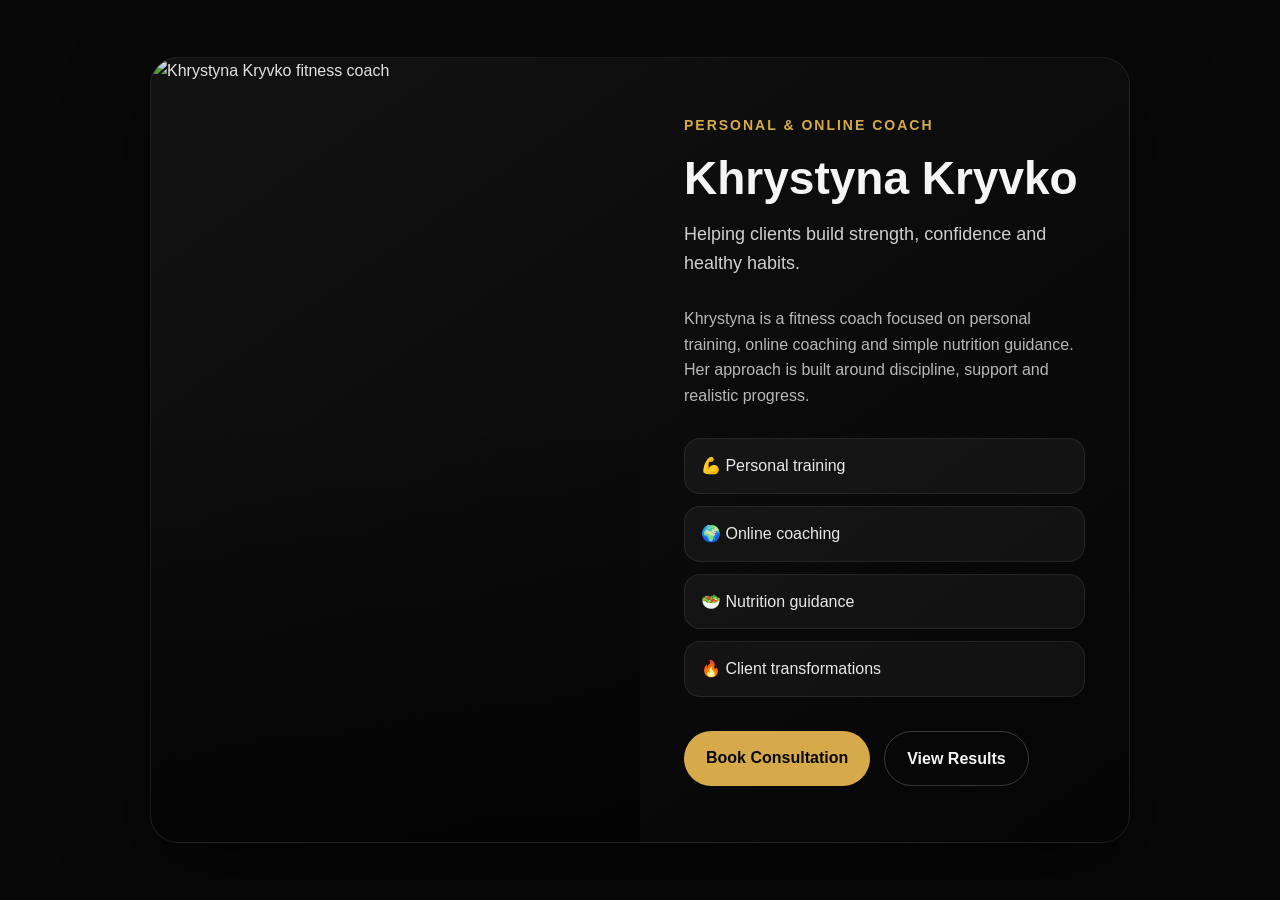
==== index.html @ bcd44cc4 "Update index.html" ====
<!DOCTYPE html>
<html lang="en">
<head>
  <meta charset="UTF-8" />
  <meta name="viewport" content="width=device-width, initial-scale=1.0" />
  <title>Khrystyna Kryvko | Fitness Coach</title>

  <style>
    * {
      margin: 0;
      padding: 0;
      box-sizing: border-box;
    }

    body {
      font-family: Arial, sans-serif;
      background: #080808;
      color: #f5f5f5;
      line-height: 1.6;
    }

    .page {
      min-height: 100vh;
      padding: 32px 20px;
      display: flex;
      justify-content: center;
      align-items: center;
    }

    .card {
      width: 100%;
      max-width: 980px;
      background: linear-gradient(145deg, #121212, #050505);
      border: 1px solid rgba(255, 255, 255, 0.08);
      border-radius: 28px;
      overflow: hidden;
      box-shadow: 0 30px 80px rgba(0, 0, 0, 0.55);
      display: grid;
      grid-template-columns: 1fr 1fr;
    }

    .image-box {
      position: relative;
      min-height: 560px;
      overflow: hidden;
    }

    .image-box img {
      width: 100%;
      height: 100%;
      object-fit: cover;
      display: block;
      filter: brightness(0.9) contrast(1.05);
    }

    .image-box::after {
      content: "";
      position: absolute;
      inset: 0;
      background: linear-gradient(to top, rgba(0,0,0,0.65), transparent 55%);
    }

    .content {
      padding: 56px 44px;
      display: flex;
      flex-direction: column;
      justify-content: center;
    }

    .tag {
      color: #d6aa4b;
      font-size: 14px;
      text-transform: uppercase;
      letter-spacing: 2px;
      margin-bottom: 18px;
      font-weight: 700;
    }

    h1 {
      font-size: 46px;
      line-height: 1.05;
      margin-bottom: 18px;
    }

    .subtitle {
      font-size: 18px;
      color: #cfcfcf;
      margin-bottom: 28px;
    }

    .about {
      color: #b8b8b8;
      margin-bottom: 30px;
      font-size: 16px;
    }

    .features {
      display: grid;
      gap: 12px;
      margin-bottom: 34px;
    }

    .feature {
      padding: 14px 16px;
      background: rgba(255, 255, 255, 0.045);
      border: 1px solid rgba(255, 255, 255, 0.08);
      border-radius: 16px;
      color: #e8e8e8;
    }

    .buttons {
      display: flex;
      gap: 14px;
      flex-wrap: wrap;
    }

    .btn {
      text-decoration: none;
      padding: 14px 22px;
      border-radius: 999px;
      font-weight: 700;
      transition: 0.25s ease;
    }

    .btn-primary {
      background: #d6aa4b;
      color: #070707;
    }

    .btn-primary:hover {
      background: #f0c86a;
    }

    .btn-secondary {
      color: #f5f5f5;
      border: 1px solid rgba(255, 255, 255, 0.2);
    }

    .btn-secondary:hover {
      border-color: #d6aa4b;
      color: #d6aa4b;
    }

    @media (max-width: 820px) {
      .page {
        align-items: flex-start;
      }

      .card {
        grid-template-columns: 1fr;
      }

      .image-box {
        min-height: 420px;
      }

      .content {
        padding: 36px 24px;
      }

      h1 {
        font-size: 36px;
      }
    }

    @media (max-width: 480px) {
      .page {
        padding: 16px;
      }

      .card {
        border-radius: 22px;
      }

      .image-box {
        min-height: 360px;
      }

      h1 {
        font-size: 32px;
      }

      .subtitle {
        font-size: 16px;
      }

      .buttons {
        flex-direction: column;
      }

      .btn {
        text-align: center;
      }
    }
  </style>
</head>

<body>
  <main class="page">
    <section class="card">
      <div class="image-box">
        <img src="photo.png" alt="Khrystyna Kryvko fitness coach" />
      </div>

      <div class="content">
        <div class="tag">Personal & Online Coach</div>

        <h1>Khrystyna Kryvko</h1>

        <p class="subtitle">
          Helping clients build strength, confidence and healthy habits.
        </p>

        <p class="about">
          Khrystyna is a fitness coach focused on personal training,
          online coaching and simple nutrition guidance. Her approach is
          built around discipline, support and realistic progress.
        </p>

        <div class="features">
          <div class="feature">💪 Personal training</div>
          <div class="feature">🌍 Online coaching</div>
          <div class="feature">🥗 Nutrition guidance</div>
          <div class="feature">🔥 Client transformations</div>
        </div>

        <div class="buttons">
          <a class="btn btn-primary" href="https://www.instagram.com/kristinaa_k7/">Book Consultation</a>
          <a class="btn btn-secondary"
   href="https://drive.google.com/drive/folders/1uf9JvwZ7L15I8RJB7Z5WkjqdKEzvysMz"
   target="_self">
   View Results
</a>
        </div>
      </div>
    </section>
  </main>
</body>
</html>
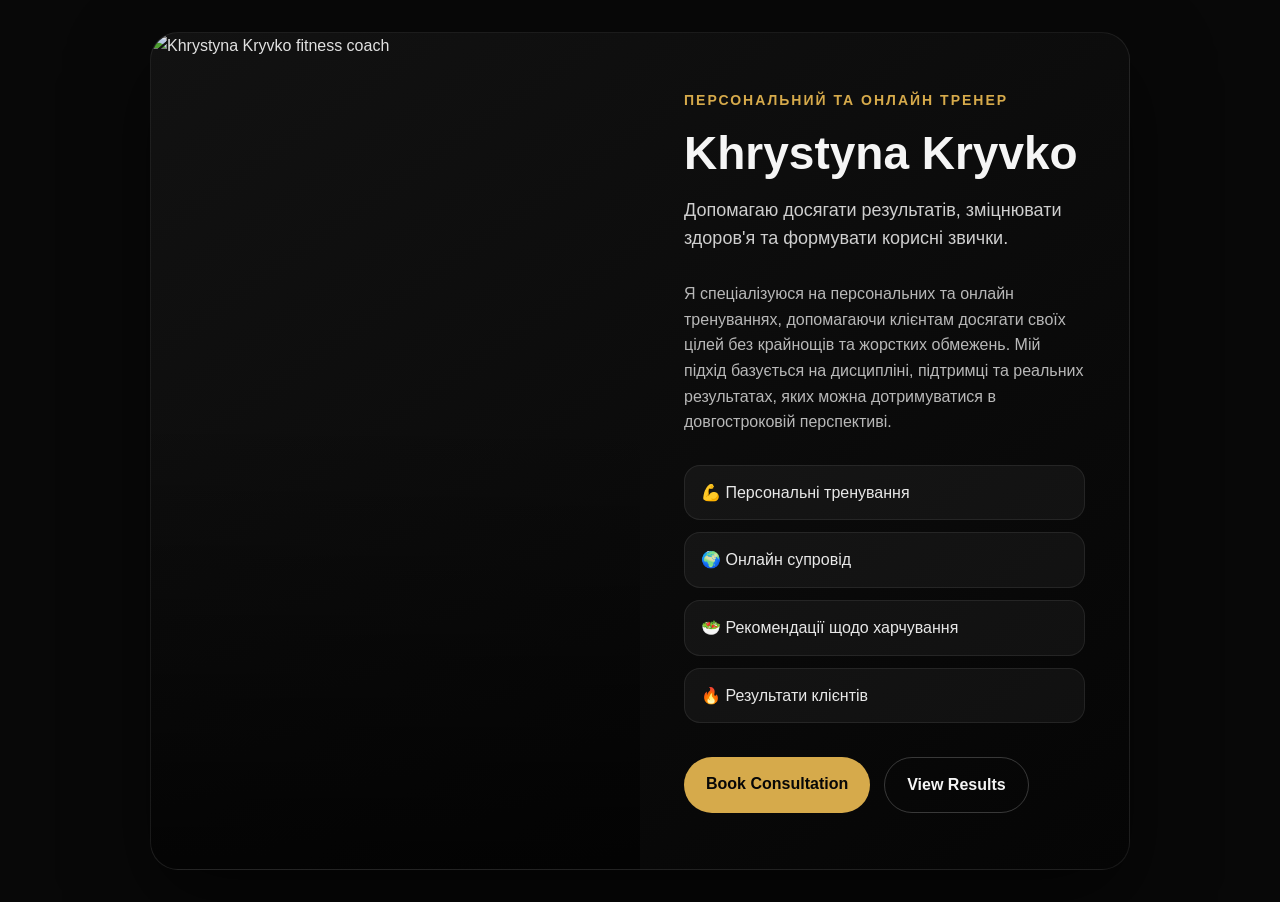
==== commit 0a3cdf33: "ukr Updated the content and language of the fitness coach webpage." ====
--- a/index.html
+++ b/index.html
@@ -203,33 +203,36 @@
       </div>
 
       <div class="content">
-        <div class="tag">Personal & Online Coach</div>
+        <div class="tag">Персональний та онлайн тренер</div>
 
         <h1>Khrystyna Kryvko</h1>
 
         <p class="subtitle">
-          Helping clients build strength, confidence and healthy habits.
+          Допомагаю досягати результатів, зміцнювати здоров'я та формувати корисні звички.
         </p>
 
         <p class="about">
-          Khrystyna is a fitness coach focused on personal training,
-          online coaching and simple nutrition guidance. Her approach is
-          built around discipline, support and realistic progress.
+          Я спеціалізуюся на персональних та онлайн тренуваннях,
+допомагаючи клієнтам досягати своїх цілей без крайнощів
+та жорстких обмежень. Мій підхід базується на дисципліні,
+підтримці та реальних результатах, яких можна дотримуватися
+в довгостроковій перспективі.
         </p>
 
         <div class="features">
-          <div class="feature">💪 Personal training</div>
-          <div class="feature">🌍 Online coaching</div>
-          <div class="feature">🥗 Nutrition guidance</div>
-          <div class="feature">🔥 Client transformations</div>
+          <div class="feature">💪 Персональні тренування</div>
+          <div class="feature">🌍 Онлайн супровід</div>
+          <div class="feature">🥗 Рекомендації щодо харчування</div>
+          <div class="feature">🔥 Результати клієнтів</div>
         </div>
 
         <div class="buttons">
-          <a class="btn btn-primary" href="https://www.instagram.com/kristinaa_k7/">Book Consultation</a>
-          <a class="btn btn-secondary"
-   href="https://drive.google.com/drive/folders/1uf9JvwZ7L15I8RJB7Z5WkjqdKEzvysMz"
-   target="_self">
-   View Results
+          <a class="btn btn-primary" href="https://www.instagram.com/kristinaa_k7/" 
+            target="_self">
+            Book Consultation</a>
+          <a class="btn btn-secondary" href="https://drive.google.com/drive/folders/1uf9JvwZ7L15I8RJB7Z5WkjqdKEzvysMz"
+            target="_self">
+            View Results
 </a>
         </div>
       </div>
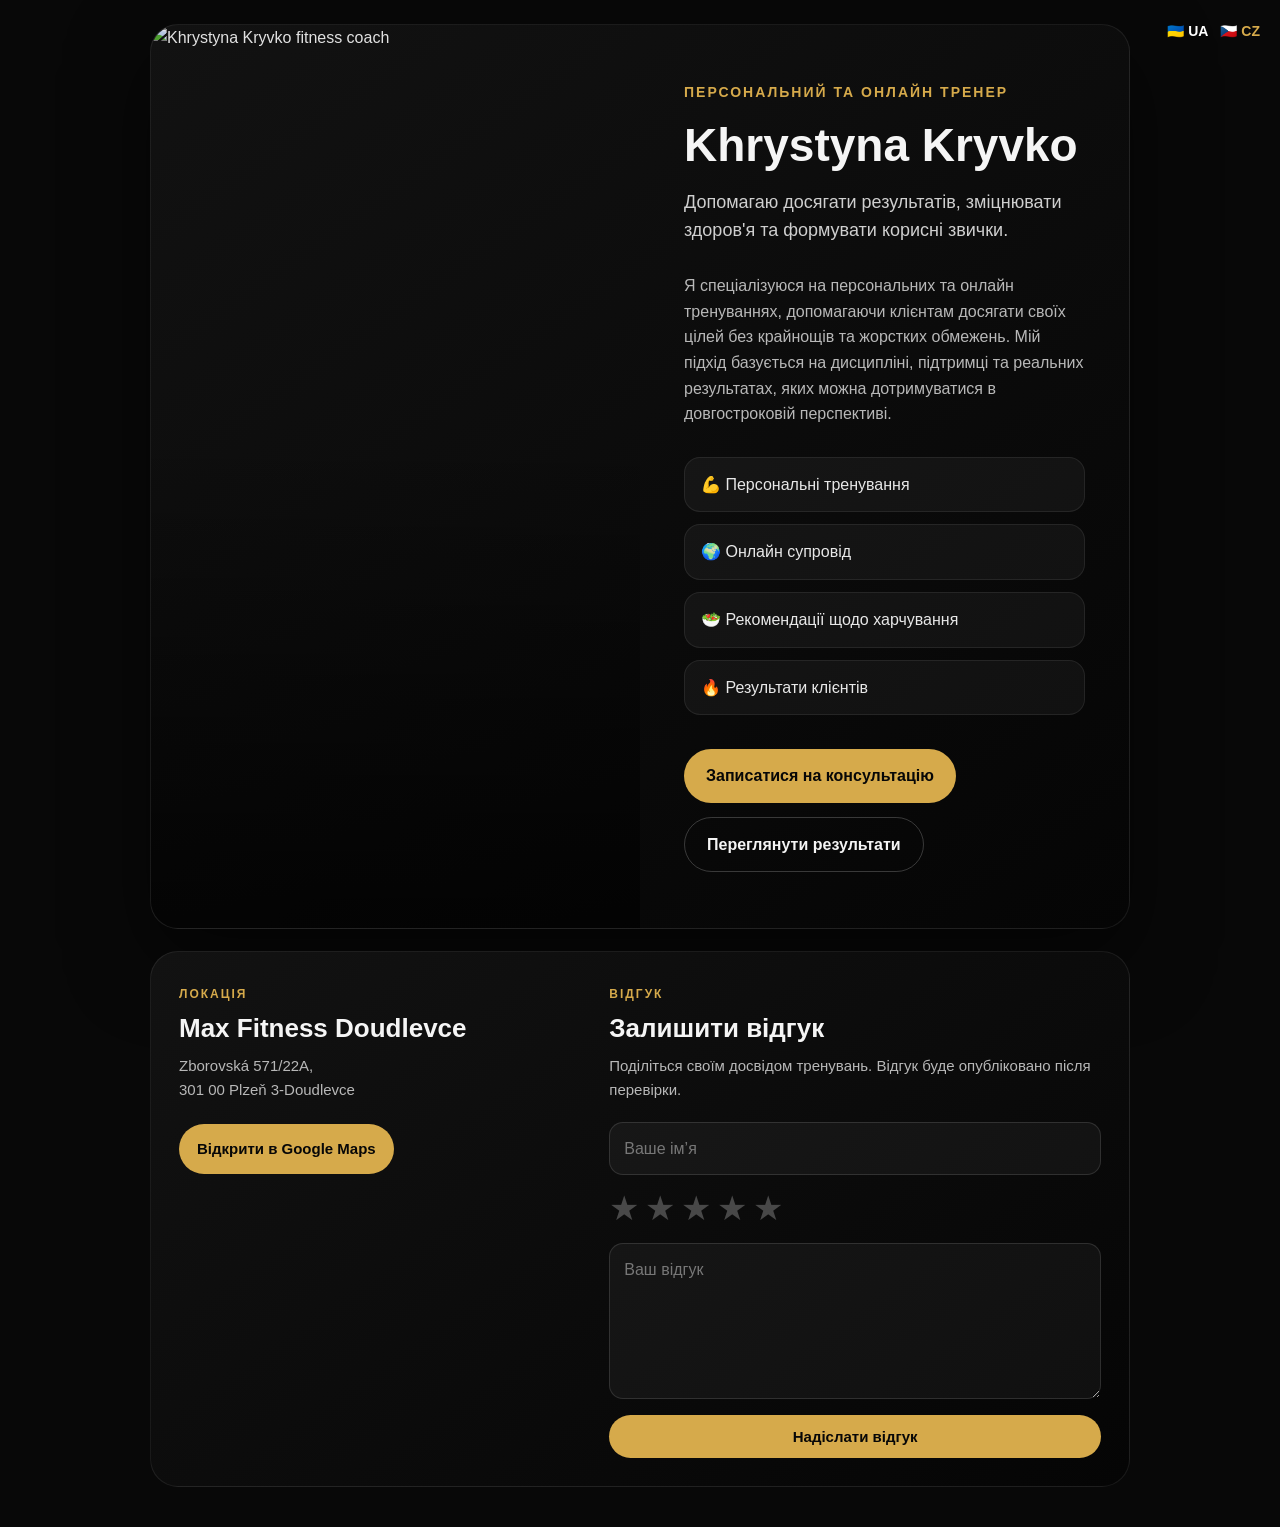
==== commit 513bdcf7: "feat: replace rating dropdown with interactive star selection" ====
--- a/index.html
+++ b/index.html
@@ -4,198 +4,16 @@
   <meta charset="UTF-8" />
   <meta name="viewport" content="width=device-width, initial-scale=1.0" />
   <title>Khrystyna Kryvko | Fitness Coach</title>
-
-  <style>
-    * {
-      margin: 0;
-      padding: 0;
-      box-sizing: border-box;
-    }
-
-    body {
-      font-family: Arial, sans-serif;
-      background: #080808;
-      color: #f5f5f5;
-      line-height: 1.6;
-    }
-
-    .page {
-      min-height: 100vh;
-      padding: 32px 20px;
-      display: flex;
-      justify-content: center;
-      align-items: center;
-    }
-
-    .card {
-      width: 100%;
-      max-width: 980px;
-      background: linear-gradient(145deg, #121212, #050505);
-      border: 1px solid rgba(255, 255, 255, 0.08);
-      border-radius: 28px;
-      overflow: hidden;
-      box-shadow: 0 30px 80px rgba(0, 0, 0, 0.55);
-      display: grid;
-      grid-template-columns: 1fr 1fr;
-    }
-
-    .image-box {
-      position: relative;
-      min-height: 560px;
-      overflow: hidden;
-    }
-
-    .image-box img {
-      width: 100%;
-      height: 100%;
-      object-fit: cover;
-      display: block;
-      filter: brightness(0.9) contrast(1.05);
-    }
-
-    .image-box::after {
-      content: "";
-      position: absolute;
-      inset: 0;
-      background: linear-gradient(to top, rgba(0,0,0,0.65), transparent 55%);
-    }
-
-    .content {
-      padding: 56px 44px;
-      display: flex;
-      flex-direction: column;
-      justify-content: center;
-    }
-
-    .tag {
-      color: #d6aa4b;
-      font-size: 14px;
-      text-transform: uppercase;
-      letter-spacing: 2px;
-      margin-bottom: 18px;
-      font-weight: 700;
-    }
-
-    h1 {
-      font-size: 46px;
-      line-height: 1.05;
-      margin-bottom: 18px;
-    }
-
-    .subtitle {
-      font-size: 18px;
-      color: #cfcfcf;
-      margin-bottom: 28px;
-    }
-
-    .about {
-      color: #b8b8b8;
-      margin-bottom: 30px;
-      font-size: 16px;
-    }
-
-    .features {
-      display: grid;
-      gap: 12px;
-      margin-bottom: 34px;
-    }
-
-    .feature {
-      padding: 14px 16px;
-      background: rgba(255, 255, 255, 0.045);
-      border: 1px solid rgba(255, 255, 255, 0.08);
-      border-radius: 16px;
-      color: #e8e8e8;
-    }
-
-    .buttons {
-      display: flex;
-      gap: 14px;
-      flex-wrap: wrap;
-    }
-
-    .btn {
-      text-decoration: none;
-      padding: 14px 22px;
-      border-radius: 999px;
-      font-weight: 700;
-      transition: 0.25s ease;
-    }
-
-    .btn-primary {
-      background: #d6aa4b;
-      color: #070707;
-    }
-
-    .btn-primary:hover {
-      background: #f0c86a;
-    }
-
-    .btn-secondary {
-      color: #f5f5f5;
-      border: 1px solid rgba(255, 255, 255, 0.2);
-    }
-
-    .btn-secondary:hover {
-      border-color: #d6aa4b;
-      color: #d6aa4b;
-    }
-
-    @media (max-width: 820px) {
-      .page {
-        align-items: flex-start;
-      }
-
-      .card {
-        grid-template-columns: 1fr;
-      }
-
-      .image-box {
-        min-height: 420px;
-      }
-
-      .content {
-        padding: 36px 24px;
-      }
-
-      h1 {
-        font-size: 36px;
-      }
-    }
-
-    @media (max-width: 480px) {
-      .page {
-        padding: 16px;
-      }
-
-      .card {
-        border-radius: 22px;
-      }
-
-      .image-box {
-        min-height: 360px;
-      }
-
-      h1 {
-        font-size: 32px;
-      }
-
-      .subtitle {
-        font-size: 16px;
-      }
-
-      .buttons {
-        flex-direction: column;
-      }
-
-      .btn {
-        text-align: center;
-      }
-    }
-  </style>
+  <link rel="stylesheet" href="style.css" />
 </head>
 
 <body>
+
+<div class="language-switcher">
+  <a class="active" href="index.html">🇺🇦 UA</a>
+  <a href="cz.html">🇨🇿 CZ</a>
+</div>
+
   <main class="page">
     <section class="card">
       <div class="image-box">
@@ -226,17 +44,81 @@
           <div class="feature">🔥 Результати клієнтів</div>
         </div>
 
-        <div class="buttons">
-          <a class="btn btn-primary" href="https://www.instagram.com/kristinaa_k7/" 
-            target="_self">
-            Book Consultation</a>
-          <a class="btn btn-secondary" href="https://drive.google.com/drive/folders/1uf9JvwZ7L15I8RJB7Z5WkjqdKEzvysMz"
-            target="_self">
-            View Results
+          <div class="buttons">
+  <a class="btn btn-primary"
+   href="https://ig.me/m/kristinaa_k7"
+   target="_self">
+   Записатися на консультацію
 </a>
+
+  <a class="btn btn-secondary"
+     href="https://drive.google.com/drive/folders/1uf9JvwZ7L15I8RJB7Z5WkjqdKEzvysMz"
+     target="_self">
+     Переглянути результати
+  </a>
+</div>
         </div>
       </div>
     </section>
+
+    <section class="bottom-section">
+
+  <div class="location-card">
+    <div class="location-info">
+      <span class="location-label">Локація</span>
+      <h2>Max Fitness Doudlevce</h2>
+      <p>
+        Zborovská 571/22A,<br />
+        301 00 Plzeň 3-Doudlevce
+      </p>
+
+      <a class="location-btn"
+         href="https://maps.app.goo.gl/XmRp74Ar4HQVm9838"
+         target="_blank"
+         rel="noopener noreferrer">
+        Відкрити в Google Maps
+      </a>
+    </div>
+
+    <div class="location-map">
+      <iframe
+        src="https://www.google.com/maps?q=Max%20Fitness%20Doudlevce%2C%20Zborovsk%C3%A1%20571%2F22A%2C%20301%2000%20Plze%C5%88%203-Doudlevce&output=embed"
+        loading="lazy">
+      </iframe>
+    </div>
+  </div>
+
+  <div class="review-card">
+    <div class="review-header">
+      <span class="review-label">Відгук</span>
+      <h2>Залишити відгук</h2>
+      <p>
+        Поділіться своїм досвідом тренувань. Відгук буде опубліковано після перевірки.
+      </p>
+    </div>
+
+    <form class="review-form">
+      <input type="text" placeholder="Ваше ім’я" required />
+
+<div class="rating">
+  <span data-value="1">★</span>
+  <span data-value="2">★</span>
+  <span data-value="3">★</span>
+  <span data-value="4">★</span>
+  <span data-value="5">★</span>
+</div>
+
+<input type="hidden" id="ratingValue" value="0">
+
+      <textarea placeholder="Ваш відгук" rows="5" required></textarea>
+
+      <button type="submit">Надіслати відгук</button>
+    </form>
+  </div>
+</section>
+
   </main>
+
+  <script src="script.js"></script>
 </body>
 </html>
--- a/style.css
+++ b/style.css
@@ -0,0 +1,461 @@
+* {
+  margin: 0;
+  padding: 0;
+  box-sizing: border-box;
+}
+
+body {
+  font-family: Arial, sans-serif;
+  background: #080808;
+  color: #f5f5f5;
+  line-height: 1.6;
+}
+
+.language-switcher {
+  position: absolute;
+  top: 20px;
+  right: 20px;
+  display: flex;
+  gap: 12px;
+  z-index: 100;
+}
+
+.language-switcher a {
+  color: #d6aa4b;
+  text-decoration: none;
+  font-weight: 700;
+  font-size: 14px;
+  transition: 0.2s;
+}
+
+.language-switcher a:hover {
+  color: #f0c86a;
+}
+
+.language-switcher .active {
+  color: white;
+}
+
+.page {
+  padding: 24px 16px 40px;
+  display: flex;
+  flex-direction: column;
+  align-items: center;
+  gap: 22px;
+}
+
+.card {
+  width: 100%;
+  max-width: 980px;
+  background: linear-gradient(145deg, #121212, #050505);
+  border: 1px solid rgba(255, 255, 255, 0.08);
+  border-radius: 28px;
+  overflow: hidden;
+  box-shadow: 0 30px 80px rgba(0, 0, 0, 0.55);
+  display: grid;
+  grid-template-columns: 1fr 1fr;
+}
+
+.image-box {
+  position: relative;
+  min-height: 560px;
+  overflow: hidden;
+}
+
+.image-box img {
+  width: 100%;
+  height: 100%;
+  object-fit: cover;
+  display: block;
+  filter: brightness(0.9) contrast(1.05);
+}
+
+.image-box::after {
+  content: "";
+  position: absolute;
+  inset: 0;
+  background: linear-gradient(
+    to top,
+    rgba(0, 0, 0, 0.65),
+    transparent 55%
+  );
+}
+
+.content {
+  padding: 56px 44px;
+  display: flex;
+  flex-direction: column;
+}
+
+.tag {
+  color: #d6aa4b;
+  font-size: 14px;
+  text-transform: uppercase;
+  letter-spacing: 2px;
+  margin-bottom: 18px;
+  font-weight: 700;
+}
+
+h1 {
+  font-size: 46px;
+  line-height: 1.05;
+  margin-bottom: 18px;
+}
+
+.subtitle {
+  font-size: 18px;
+  color: #cfcfcf;
+  margin-bottom: 28px;
+}
+
+.about {
+  color: #b8b8b8;
+  margin-bottom: 30px;
+  font-size: 16px;
+}
+
+.features {
+  display: grid;
+  gap: 12px;
+  margin-bottom: 34px;
+}
+
+.feature {
+  padding: 14px 16px;
+  background: rgba(255, 255, 255, 0.045);
+  border: 1px solid rgba(255, 255, 255, 0.08);
+  border-radius: 16px;
+  color: #e8e8e8;
+}
+
+.buttons {
+  display: flex;
+  gap: 14px;
+  flex-wrap: wrap;
+}
+
+.btn {
+  text-decoration: none;
+  padding: 14px 22px;
+  border-radius: 999px;
+  font-weight: 700;
+  transition: 0.25s ease;
+}
+
+.btn-primary {
+  background: #d6aa4b;
+  color: #070707;
+}
+
+.btn-primary:hover {
+  background: #f0c86a;
+}
+
+.btn-secondary {
+  color: #f5f5f5;
+  border: 1px solid rgba(255, 255, 255, 0.2);
+}
+
+.btn-secondary:hover {
+  border-color: #d6aa4b;
+  color: #d6aa4b;
+}
+
+/* Bottom section */
+
+.bottom-section {
+  width: 100%;
+  max-width: 980px;
+  padding: 28px;
+  border-radius: 28px;
+  background: linear-gradient(145deg, #121212, #050505);
+  border: 1px solid rgba(255, 255, 255, 0.08);
+  display: grid;
+  grid-template-columns: 0.9fr 1.1fr;
+  gap: 28px;
+}
+
+.review-card,
+.location-card {
+  padding: 0;
+  border: none;
+  background: transparent;
+  box-shadow: none;
+  border-radius: 0;
+}
+
+.review-label,
+.location-label {
+  color: #d6aa4b;
+  font-size: 12px;
+  text-transform: uppercase;
+  letter-spacing: 2px;
+  font-weight: 700;
+}
+
+.review-header h2,
+.location-info h2 {
+  margin-top: 8px;
+  font-size: 26px;
+  line-height: 1.15;
+}
+
+.review-header p,
+.location-info p {
+  margin-top: 10px;
+  color: #b8b8b8;
+  font-size: 15px;
+}
+
+.review-form {
+  margin-top: 20px;
+  display: grid;
+  gap: 12px;
+}
+
+.review-form input,
+.review-form select,
+.review-form textarea {
+  width: 100%;
+  padding: 13px 14px;
+  border-radius: 14px;
+  border: 1px solid rgba(255, 255, 255, 0.12);
+  background: rgba(255, 255, 255, 0.045);
+  color: #f5f5f5;
+  font: inherit;
+  outline: none;
+  transition: 0.25s ease;
+}
+
+.review-form textarea {
+  min-height: 96px;
+  resize: vertical;
+}
+
+.review-form input::placeholder,
+.review-form textarea::placeholder {
+  color: #777;
+}
+
+.review-form input:focus,
+.review-form select:focus,
+.review-form textarea:focus {
+  border-color: rgba(214, 170, 75, 0.75);
+  box-shadow: 0 0 0 4px rgba(214, 170, 75, 0.12);
+}
+
+.review-form select {
+  cursor: pointer;
+}
+
+.review-form option {
+  background: #111;
+  color: #f5f5f5;
+}
+
+.review-form button,
+.location-btn {
+  display: inline-block;
+  text-decoration: none;
+  margin-top: 4px;
+  padding: 13px 18px;
+  border: none;
+  border-radius: 999px;
+  background: #d6aa4b;
+  color: #070707;
+  font-weight: 800;
+  font-size: 15px;
+  cursor: pointer;
+  transition: 0.25s ease;
+}
+
+.review-form button:hover,
+.location-btn:hover {
+  background: #f0c86a;
+  transform: translateY(-1px);
+}
+
+.location-card {
+  display: flex;
+  flex-direction: column;
+  gap: 18px;
+}
+
+.location-info p {
+  margin-bottom: 18px;
+}
+
+.location-map {
+  min-height: 230px;
+}
+
+.location-map iframe {
+  width: 100%;
+  height: 100%;
+  min-height: 230px;
+  border: 0;
+  border-radius: 20px;
+  filter: grayscale(0.15) brightness(0.9);
+}
+
+/* Tablet */
+
+@media (max-width: 820px) {
+  .page {
+    padding: 20px 14px 32px;
+    gap: 16px;
+  }
+
+  .card {
+    grid-template-columns: 1fr;
+    border-radius: 24px;
+    box-shadow: 0 18px 45px rgba(0, 0, 0, 0.35);
+  }
+
+  .image-box {
+    min-height: 420px;
+  }
+
+  .content {
+    padding: 34px 24px;
+  }
+
+  h1 {
+    font-size: 36px;
+  }
+
+  .bottom-section {
+    grid-template-columns: 1fr;
+    gap: 28px;
+    padding: 24px 20px;
+    border-radius: 24px;
+  }
+
+  .review-card {
+  padding-top: 26px;
+  border-top: 1px solid rgba(255, 255, 255, 0.08);
+}
+
+  .review-header h2,
+  .location-info h2 {
+    font-size: 22px;
+  }
+
+  .review-header p,
+  .location-info p {
+    font-size: 14px;
+  }
+
+  .location-map,
+  .location-map iframe {
+    min-height: 190px;
+  }
+}
+
+/* Phone */
+
+@media (max-width: 480px) {
+  .language-switcher {
+    top: 14px;
+    right: 14px;
+  }
+
+  .page {
+    padding: 14px 12px 28px;
+    gap: 14px;
+  }
+
+  .card {
+    border-radius: 22px;
+  }
+
+  .image-box {
+    min-height: 350px;
+  }
+
+  .content {
+    padding: 28px 20px;
+  }
+
+  .tag {
+    font-size: 12px;
+    letter-spacing: 1.6px;
+  }
+
+  h1 {
+    font-size: 32px;
+  }
+
+  .subtitle {
+    font-size: 16px;
+    margin-bottom: 22px;
+  }
+
+  .about {
+    font-size: 15px;
+    margin-bottom: 24px;
+  }
+
+  .features {
+    gap: 10px;
+    margin-bottom: 26px;
+  }
+
+  .feature {
+    padding: 12px 14px;
+    border-radius: 14px;
+  }
+
+  .buttons {
+    flex-direction: column;
+    gap: 10px;
+  }
+
+  .btn {
+    text-align: center;
+  }
+
+  .bottom-section {
+    padding: 22px 18px;
+    border-radius: 22px;
+    gap: 24px;
+  }
+
+  .review-card {
+  padding-top: 24px;
+}
+
+  .review-form button,
+  .location-btn {
+    width: 100%;
+    text-align: center;
+  }
+
+  .location-map,
+  .location-map iframe {
+    min-height: 170px;
+  }
+}
+
+.rating {
+  display: flex;
+  gap: 6px;
+  font-size: 34px;
+  line-height: 1;
+  margin: 4px 0 6px;
+}
+
+.rating span {
+  color: rgba(255, 255, 255, 0.25);
+  cursor: pointer;
+  transition: 0.2s ease;
+  user-select: none;
+}
+
+.rating span.active {
+  color: #d6aa4b;
+}
+
+.rating span:hover {
+  transform: scale(1.08);
+}
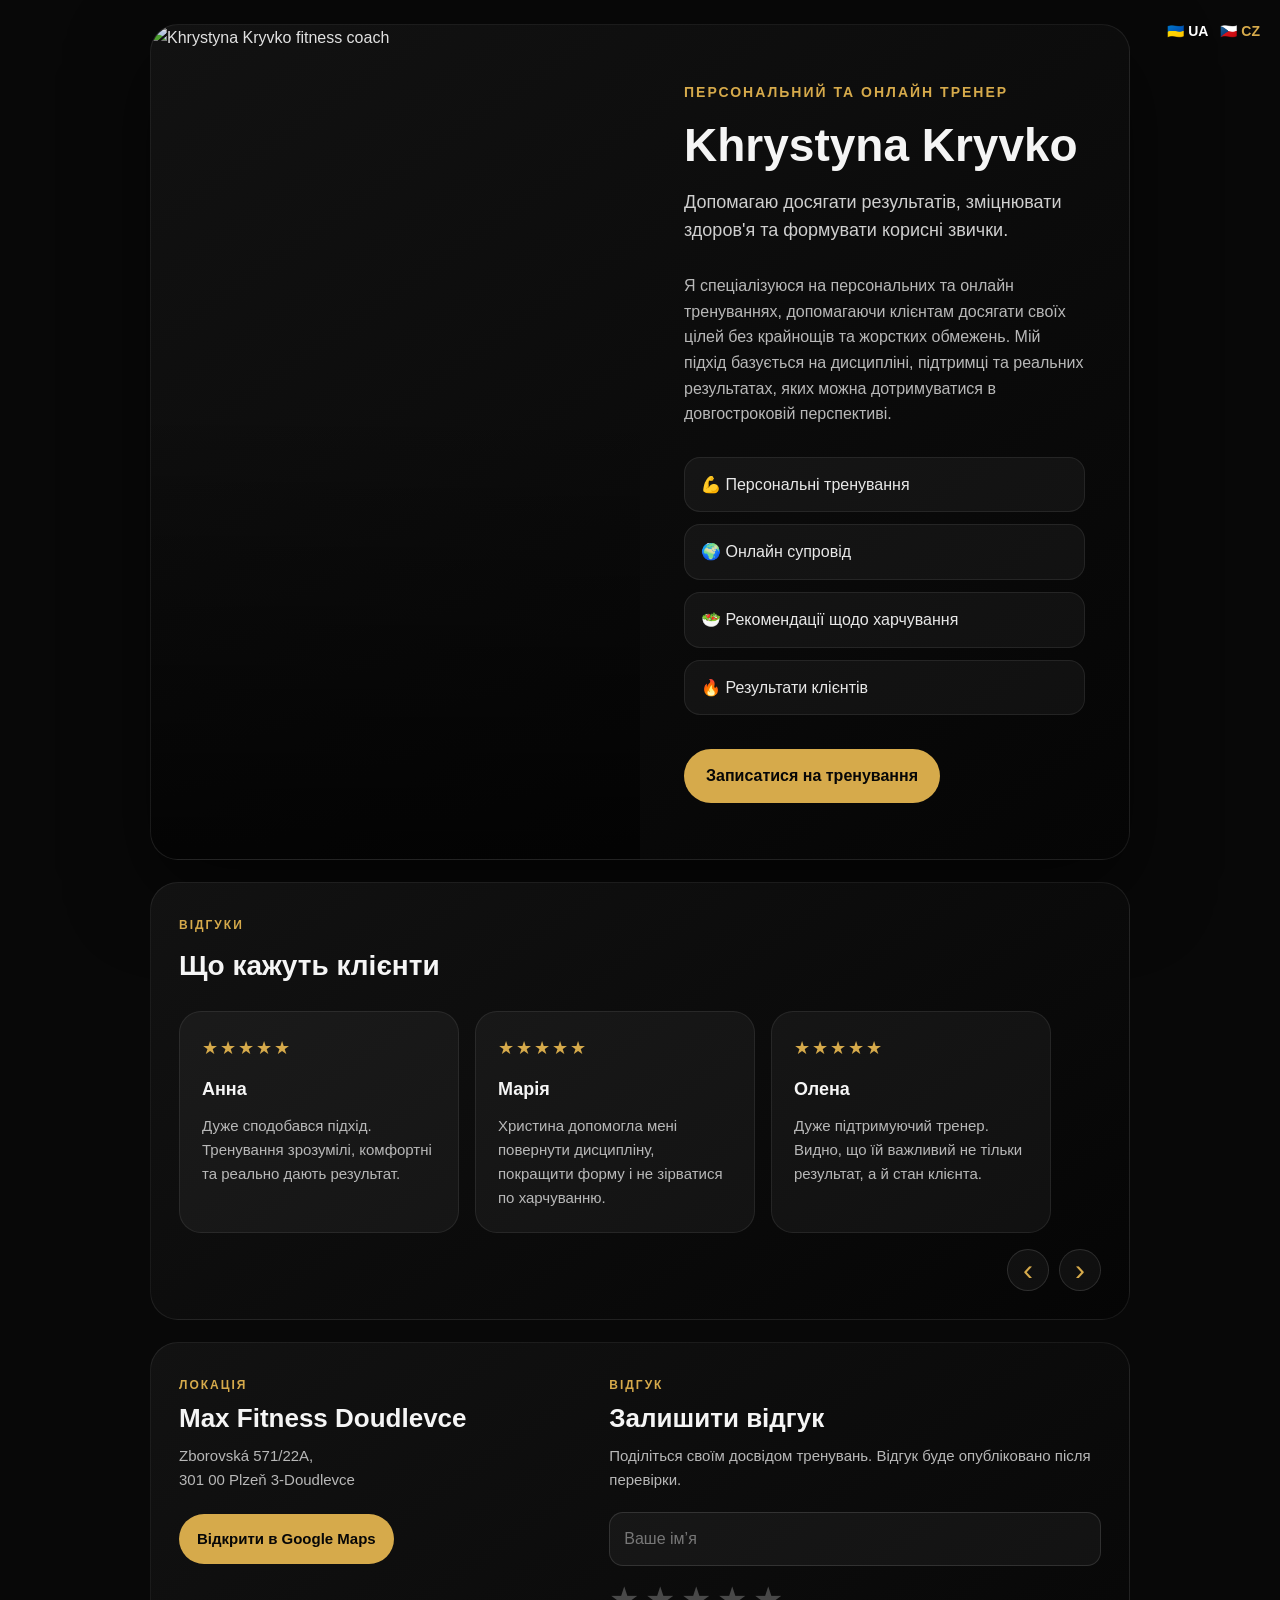
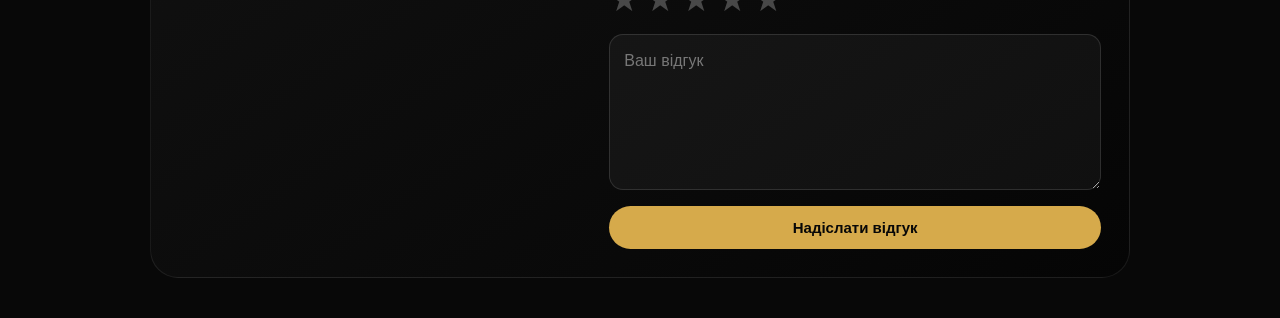
==== commit c79cf12a: "feat: add testimonials slider section with navigation controls" ====
--- a/index.html
+++ b/index.html
@@ -48,21 +48,61 @@
   <a class="btn btn-primary"
    href="https://ig.me/m/kristinaa_k7"
    target="_self">
-   Записатися на консультацію
+   Записатися на тренування
 </a>
 
-  <a class="btn btn-secondary"
+  <!-- <a class="btn btn-secondary"
      href="https://drive.google.com/drive/folders/1uf9JvwZ7L15I8RJB7Z5WkjqdKEzvysMz"
      target="_self">
      Переглянути результати
-  </a>
+  </a> -->
+
 </div>
         </div>
       </div>
     </section>
 
+    <section class="testimonials-section">
+  <div class="section-header">
+    <span class="section-label">Відгуки</span>
+    <h2>Що кажуть клієнти</h2>
+  </div>
+
+  <div class="testimonials-slider">
+    <div class="testimonials-track">
+      <article class="testimonial-card">
+        <div class="testimonial-stars">★★★★★</div>
+        <h3>Анна</h3>
+        <p>
+          Дуже сподобався підхід. Тренування зрозумілі, комфортні та реально дають результат.
+        </p>
+      </article>
+
+      <article class="testimonial-card">
+        <div class="testimonial-stars">★★★★★</div>
+        <h3>Марія</h3>
+        <p>
+          Христина допомогла мені повернути дисципліну, покращити форму і не зірватися по харчуванню.
+        </p>
+      </article>
+
+      <article class="testimonial-card">
+        <div class="testimonial-stars">★★★★★</div>
+        <h3>Олена</h3>
+        <p>
+          Дуже підтримуючий тренер. Видно, що їй важливий не тільки результат, а й стан клієнта.
+        </p>
+      </article>
+    </div>
+
+    <div class="slider-controls">
+      <button class="slider-btn prev" type="button">‹</button>
+      <button class="slider-btn next" type="button">›</button>
+    </div>
+  </div>
+</section>
+
     <section class="bottom-section">
-
   <div class="location-card">
     <div class="location-info">
       <span class="location-label">Локація</span>
--- a/style.css
+++ b/style.css
@@ -159,6 +159,120 @@
 .btn-secondary:hover {
   border-color: #d6aa4b;
   color: #d6aa4b;
+}
+
+/* testimonials */
+
+.testimonials-section {
+  width: 100%;
+  max-width: 980px;
+  padding: 28px;
+  border-radius: 28px;
+  background: linear-gradient(145deg, #121212, #050505);
+  border: 1px solid rgba(255, 255, 255, 0.08);
+}
+
+.section-label {
+  color: #d6aa4b;
+  font-size: 12px;
+  text-transform: uppercase;
+  letter-spacing: 2px;
+  font-weight: 700;
+}
+
+.section-header h2 {
+  margin-top: 8px;
+  font-size: 28px;
+}
+
+.testimonials-slider {
+  margin-top: 22px;
+}
+
+.testimonials-track {
+  display: flex;
+  gap: 16px;
+  overflow-x: auto;
+  scroll-behavior: smooth;
+  scrollbar-width: none;
+  scroll-snap-type: x mandatory;
+}
+
+.testimonials-track::-webkit-scrollbar {
+  display: none;
+}
+
+.testimonial-card {
+  flex: 0 0 280px;
+  padding: 22px;
+  border-radius: 22px;
+  background: rgba(255, 255, 255, 0.045);
+  border: 1px solid rgba(255, 255, 255, 0.08);
+  scroll-snap-align: start;
+}
+
+.testimonial-stars {
+  color: #d6aa4b;
+  font-size: 18px;
+  margin-bottom: 12px;
+  letter-spacing: 2px;
+}
+
+.testimonial-card h3 {
+  font-size: 18px;
+  margin-bottom: 10px;
+}
+
+.testimonial-card p {
+  color: #b8b8b8;
+  font-size: 15px;
+}
+
+.slider-controls {
+  margin-top: 16px;
+  display: flex;
+  justify-content: flex-end;
+  gap: 10px;
+}
+
+.slider-btn {
+  width: 42px;
+  height: 42px;
+  border-radius: 50%;
+  border: 1px solid rgba(255, 255, 255, 0.12);
+  background: rgba(255, 255, 255, 0.045);
+  color: #d6aa4b;
+  font-size: 30px;
+  line-height: 1;
+  cursor: pointer;
+  display: inline-flex;
+  align-items: center;
+  justify-content: center;
+  transition: 0.25s ease;
+}
+
+.slider-btn:hover {
+  background: rgba(214, 170, 75, 0.12);
+}
+
+@media (max-width: 480px) {
+  .testimonials-section {
+    padding: 22px 18px;
+    border-radius: 22px;
+  }
+
+  .section-header h2 {
+    font-size: 24px;
+  }
+
+  .testimonial-card {
+    flex-basis: 86%;
+    padding: 20px;
+  }
+
+  .slider-controls {
+    justify-content: center;
+  }
 }
 
 /* Bottom section */
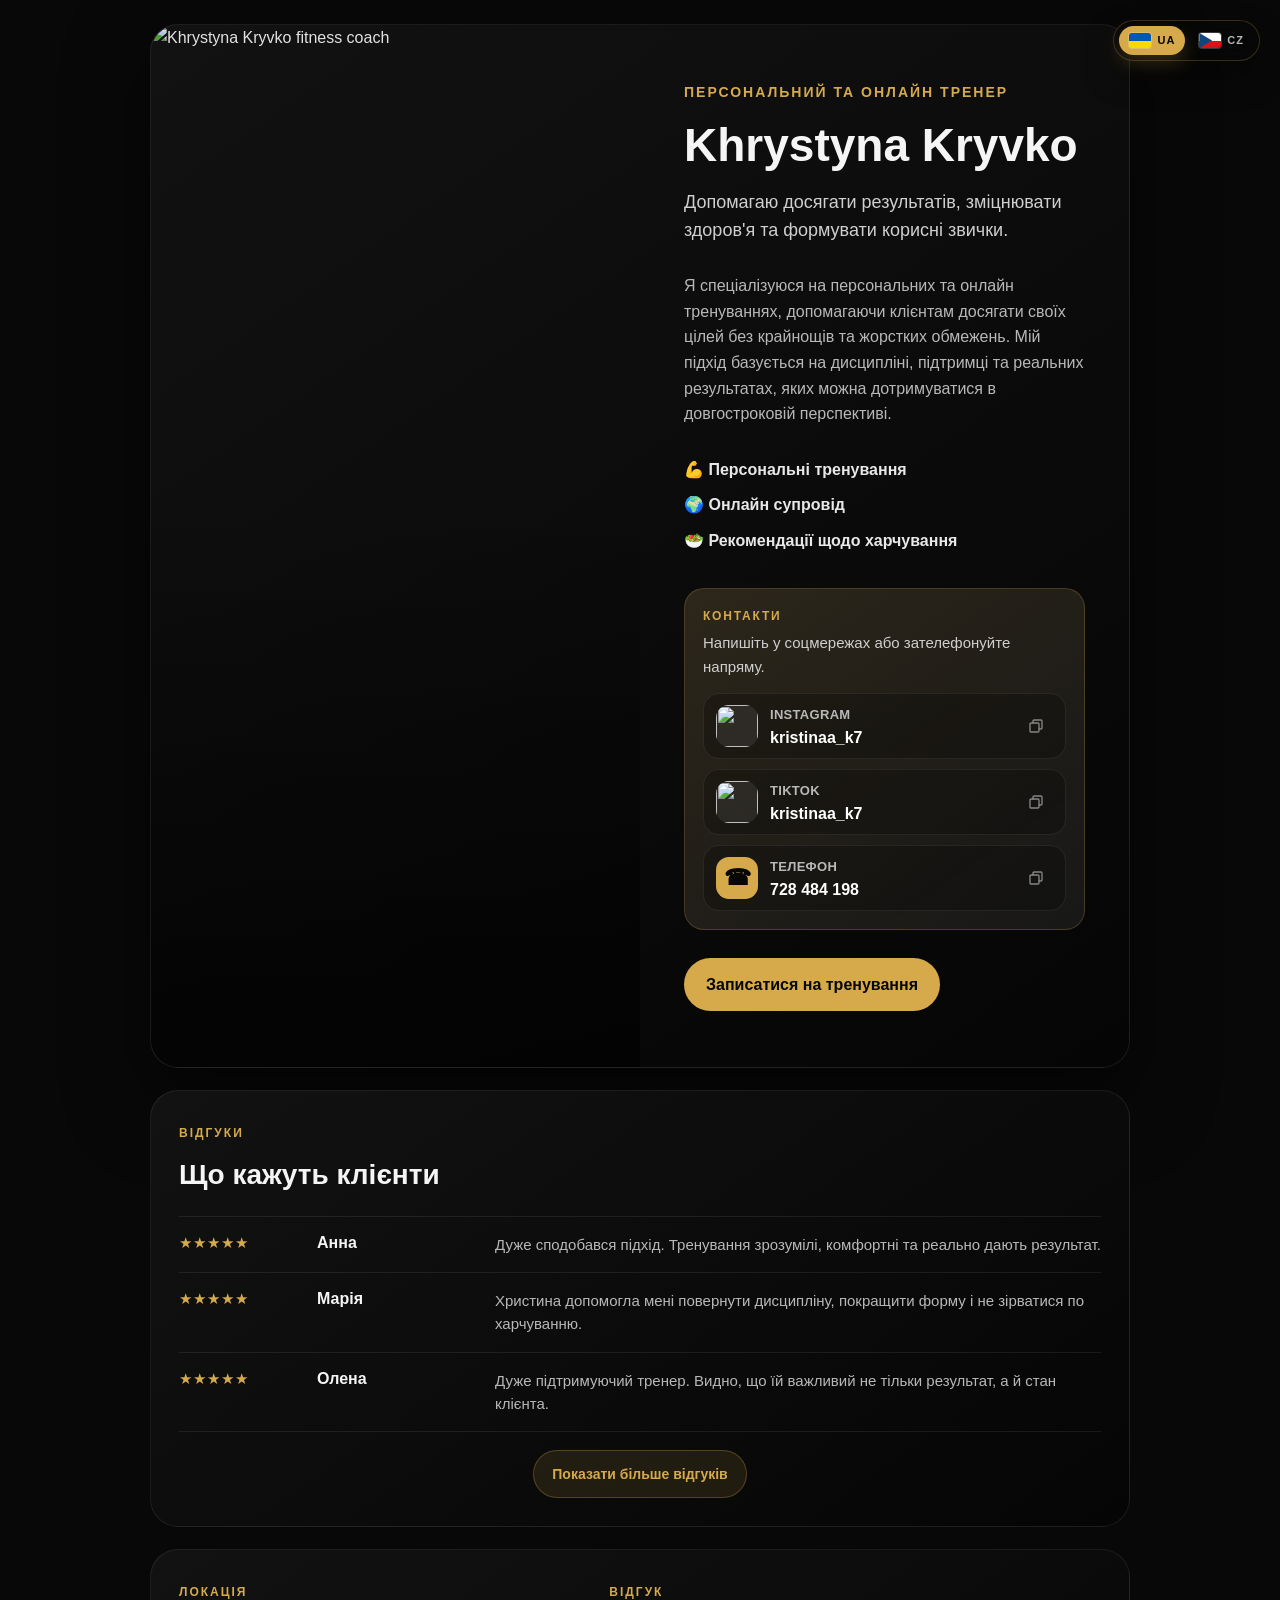
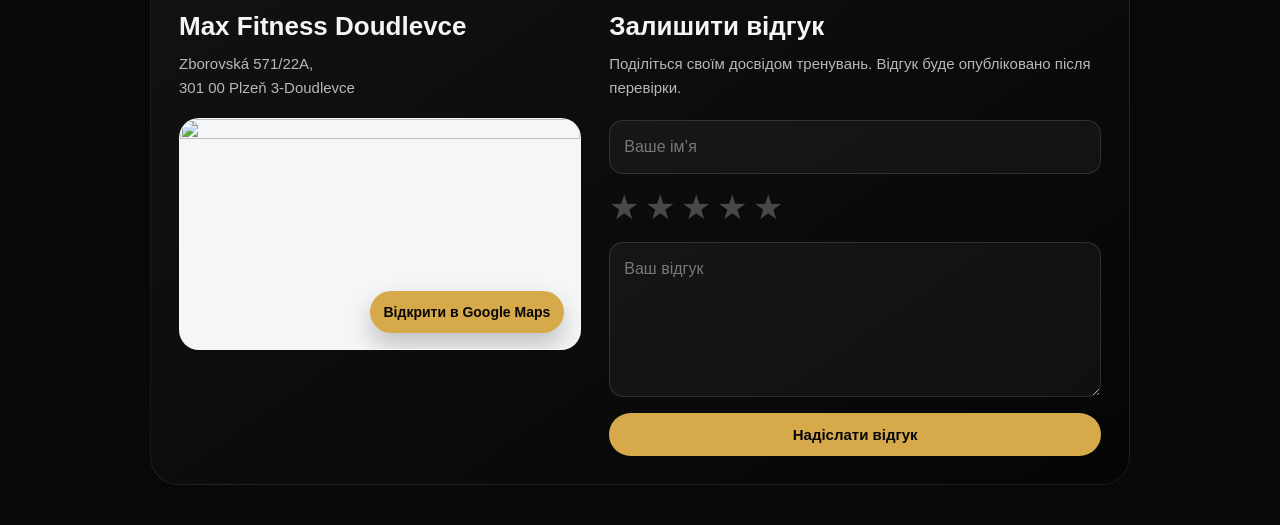
==== commit dfcb1943: "Refactor reviews into shared data source - Move reviews out of HTML into a shared reviews data file " ====
--- a/index.html
+++ b/index.html
@@ -1,4 +1,4 @@
-<!DOCTYPE html>
+﻿<!DOCTYPE html>
 <html lang="en">
 <head>
   <meta charset="UTF-8" />
@@ -9,15 +9,21 @@
 
 <body>
 
-<div class="language-switcher">
-  <a class="active" href="index.html">🇺🇦 UA</a>
-  <a href="cz.html">🇨🇿 CZ</a>
-</div>
+<div class="language-switcher">
+  <a class="active" href="index.html" aria-label="Українська">
+    <span class="lang-flag flag-ua" aria-hidden="true"></span>
+    <span class="lang-code">UA</span>
+  </a>
+  <a href="cz.html" aria-label="Čeština">
+    <span class="lang-flag flag-cz" aria-hidden="true"></span>
+    <span class="lang-code">CZ</span>
+  </a>
+</div>
 
   <main class="page">
     <section class="card">
       <div class="image-box">
-        <img src="photo.png" alt="Khrystyna Kryvko fitness coach" />
+        <img src="media/photo.png" alt="Khrystyna Kryvko fitness coach" />
       </div>
 
       <div class="content">
@@ -41,8 +47,66 @@
           <div class="feature">💪 Персональні тренування</div>
           <div class="feature">🌍 Онлайн супровід</div>
           <div class="feature">🥗 Рекомендації щодо харчування</div>
-          <div class="feature">🔥 Результати клієнтів</div>
         </div>
+
+        <div class="contact-panel" aria-label="Контактні дані">
+          <div class="contact-heading">
+            <span class="contact-kicker">Контакти</span>
+            <p>Напишіть у соцмережах або зателефонуйте напряму.</p>
+          </div>
+
+          <div class="contact-links">
+            <div class="contact-item">
+              <a class="contact-link" href="https://www.instagram.com/kristinaa_k7/" target="_blank" rel="noopener noreferrer">
+                <span class="contact-icon">
+                  <img src="media/logo_inst.png" alt="" />
+                </span>
+                <span class="contact-copy">
+                  <span>Instagram</span>
+                  <strong>kristinaa_k7</strong>
+                </span>
+              </a>
+              <button class="copy-btn" type="button" data-copy="kristinaa_k7" data-done="Скопійовано" aria-label="Скопіювати Instagram" title="Скопіювати">
+                <svg class="copy-icon" viewBox="0 0 24 24" aria-hidden="true">
+                  <path d="M8 8V5.5A1.5 1.5 0 0 1 9.5 4h9A1.5 1.5 0 0 1 20 5.5v9A1.5 1.5 0 0 1 18.5 16H16" />
+                  <path d="M5.5 8h9A1.5 1.5 0 0 1 16 9.5v9a1.5 1.5 0 0 1-1.5 1.5h-9A1.5 1.5 0 0 1 4 18.5v-9A1.5 1.5 0 0 1 5.5 8Z" />
+                </svg>
+              </button>
+            </div>
+            <div class="contact-item">
+              <a class="contact-link" href="https://www.tiktok.com/@kristinaa_k7" target="_blank" rel="noopener noreferrer">
+                <span class="contact-icon">
+                  <img src="media/logo_tictok.png" alt="" />
+                </span>
+                <span class="contact-copy">
+                  <span>TikTok</span>
+                  <strong>kristinaa_k7</strong>
+                </span>
+              </a>
+              <button class="copy-btn" type="button" data-copy="kristinaa_k7" data-done="Скопійовано" aria-label="Скопіювати TikTok" title="Скопіювати">
+                <svg class="copy-icon" viewBox="0 0 24 24" aria-hidden="true">
+                  <path d="M8 8V5.5A1.5 1.5 0 0 1 9.5 4h9A1.5 1.5 0 0 1 20 5.5v9A1.5 1.5 0 0 1 18.5 16H16" />
+                  <path d="M5.5 8h9A1.5 1.5 0 0 1 16 9.5v9a1.5 1.5 0 0 1-1.5 1.5h-9A1.5 1.5 0 0 1 4 18.5v-9A1.5 1.5 0 0 1 5.5 8Z" />
+                </svg>
+              </button>
+            </div>
+            <div class="contact-item">
+              <a class="contact-link" href="tel:+420728484198">
+                <span class="contact-icon contact-phone-icon">☎</span>
+                <span class="contact-copy">
+                  <span>Телефон</span>
+                  <strong>728 484 198</strong>
+                </span>
+              </a>
+              <button class="copy-btn" type="button" data-copy="+420728484198" data-done="Скопійовано" aria-label="Скопіювати телефон" title="Скопіювати">
+                <svg class="copy-icon" viewBox="0 0 24 24" aria-hidden="true">
+                  <path d="M8 8V5.5A1.5 1.5 0 0 1 9.5 4h9A1.5 1.5 0 0 1 20 5.5v9A1.5 1.5 0 0 1 18.5 16H16" />
+                  <path d="M5.5 8h9A1.5 1.5 0 0 1 16 9.5v9a1.5 1.5 0 0 1-1.5 1.5h-9A1.5 1.5 0 0 1 4 18.5v-9A1.5 1.5 0 0 1 5.5 8Z" />
+                </svg>
+              </button>
+            </div>
+          </div>
+        </div>
 
           <div class="buttons">
   <a class="btn btn-primary"
@@ -68,65 +132,31 @@
     <h2>Що кажуть клієнти</h2>
   </div>
 
-  <div class="testimonials-slider">
-    <div class="testimonials-track">
-      <article class="testimonial-card">
-        <div class="testimonial-stars">★★★★★</div>
-        <h3>Анна</h3>
-        <p>
-          Дуже сподобався підхід. Тренування зрозумілі, комфортні та реально дають результат.
-        </p>
-      </article>
-
-      <article class="testimonial-card">
-        <div class="testimonial-stars">★★★★★</div>
-        <h3>Марія</h3>
-        <p>
-          Христина допомогла мені повернути дисципліну, покращити форму і не зірватися по харчуванню.
-        </p>
-      </article>
-
-      <article class="testimonial-card">
-        <div class="testimonial-stars">★★★★★</div>
-        <h3>Олена</h3>
-        <p>
-          Дуже підтримуючий тренер. Видно, що їй важливий не тільки результат, а й стан клієнта.
-        </p>
-      </article>
-    </div>
-
-    <div class="slider-controls">
-      <button class="slider-btn prev" type="button">‹</button>
-      <button class="slider-btn next" type="button">›</button>
-    </div>
-  </div>
-</section>
+  <div class="testimonials-list" data-reviews-language="uk" data-show-more-label="Показати більше відгуків" data-hide-label="Приховати відгуки"></div>
+</section>
 
     <section class="bottom-section">
   <div class="location-card">
     <div class="location-info">
       <span class="location-label">Локація</span>
       <h2>Max Fitness Doudlevce</h2>
-      <p>
-        Zborovská 571/22A,<br />
-        301 00 Plzeň 3-Doudlevce
-      </p>
-
-      <a class="location-btn"
-         href="https://maps.app.goo.gl/XmRp74Ar4HQVm9838"
-         target="_blank"
-         rel="noopener noreferrer">
-        Відкрити в Google Maps
-      </a>
-    </div>
-
-    <div class="location-map">
-      <iframe
-        src="https://www.google.com/maps?q=Max%20Fitness%20Doudlevce%2C%20Zborovsk%C3%A1%20571%2F22A%2C%20301%2000%20Plze%C5%88%203-Doudlevce&output=embed"
-        loading="lazy">
-      </iframe>
-    </div>
-  </div>
+      <p>
+        Zborovská 571/22A,<br />
+        301 00 Plzeň 3-Doudlevce
+      </p>
+    </div>
+
+    <div class="location-map">
+      <a class="location-map-link"
+         href="https://maps.app.goo.gl/XmRp74Ar4HQVm9838"
+         target="_blank"
+         rel="noopener noreferrer"
+         aria-label="Відкрити локацію в Google Maps">
+        <img class="map-preview-img" src="media/map-preview.svg" alt="" />
+        <span class="map-open-badge">Відкрити в Google Maps</span>
+      </a>
+    </div>
+  </div>
 
   <div class="review-card">
     <div class="review-header">
@@ -159,6 +189,8 @@
 
   </main>
 
-  <script src="script.js"></script>
+  <script src="reviews-data.js"></script>
+  <script src="script.js"></script>
 </body>
 </html>
+
--- a/style.css
+++ b/style.css
@@ -16,24 +16,78 @@
   top: 20px;
   right: 20px;
   display: flex;
-  gap: 12px;
+  gap: 4px;
+  padding: 5px;
+  border: 1px solid rgba(214, 170, 75, 0.24);
+  border-radius: 999px;
+  background: rgba(8, 8, 8, 0.72);
+  box-shadow: 0 16px 34px rgba(0, 0, 0, 0.32);
+  backdrop-filter: blur(12px);
   z-index: 100;
 }
 
 .language-switcher a {
-  color: #d6aa4b;
+  min-width: 62px;
+  padding: 7px 10px;
+  border-radius: 999px;
+  color: #b8b8b8;
   text-decoration: none;
   font-weight: 700;
-  font-size: 14px;
-  transition: 0.2s;
+  line-height: 1;
+  text-align: center;
+  display: inline-flex;
+  align-items: center;
+  justify-content: center;
+  gap: 6px;
+  transition: 0.25s ease;
+}
+
+.lang-flag {
+  position: relative;
+  width: 22px;
+  height: 15px;
+  flex: 0 0 22px;
+  overflow: hidden;
+  border-radius: 3px;
+  box-shadow: 0 0 0 1px rgba(255, 255, 255, 0.2);
+}
+
+.flag-ua {
+  background: linear-gradient(to bottom, #0057b7 0 50%, #ffd700 50% 100%);
+}
+
+.flag-cz {
+  background: linear-gradient(to bottom, #fff 0 50%, #d7141a 50% 100%);
+}
+
+.flag-cz::before {
+  content: "";
+  position: absolute;
+  inset: 0 auto 0 0;
+  width: 58%;
+  background: #11457e;
+  clip-path: polygon(0 0, 100% 50%, 0 100%);
+}
+
+.lang-code {
+  font-size: 11px;
+  letter-spacing: 1px;
 }
 
 .language-switcher a:hover {
-  color: #f0c86a;
+  color: #f5f5f5;
+  background: rgba(255, 255, 255, 0.07);
 }
 
 .language-switcher .active {
-  color: white;
+  background: #d6aa4b;
+  color: #070707;
+  box-shadow: 0 8px 18px rgba(214, 170, 75, 0.22);
+}
+
+.language-switcher a:focus-visible {
+  outline: 2px solid #f0c86a;
+  outline-offset: 3px;
 }
 
 .page {
@@ -116,16 +170,154 @@
 
 .features {
   display: grid;
+  gap: 10px;
+  margin-bottom: 34px;
+}
+
+.feature {
+  padding: 0;
+  color: #e8e8e8;
+  font-weight: 600;
+}
+
+.contact-panel {
+  margin-bottom: 28px;
+  padding: 18px;
+  border: 1px solid rgba(214, 170, 75, 0.22);
+  border-radius: 20px;
+  background:
+    linear-gradient(145deg, rgba(214, 170, 75, 0.13), rgba(255, 255, 255, 0.035)),
+    rgba(255, 255, 255, 0.035);
+}
+
+.contact-heading {
+  margin-bottom: 14px;
+}
+
+.contact-kicker {
+  display: block;
+  margin-bottom: 5px;
+  color: #d6aa4b;
+  font-size: 12px;
+  font-weight: 800;
+  letter-spacing: 1.8px;
+  text-transform: uppercase;
+}
+
+.contact-heading p {
+  color: #cfcfcf;
+  font-size: 15px;
+}
+
+.contact-links {
+  display: grid;
+  gap: 10px;
+}
+
+.contact-item {
+  display: flex;
+  align-items: center;
   gap: 12px;
-  margin-bottom: 34px;
-}
-
-.feature {
-  padding: 14px 16px;
-  background: rgba(255, 255, 255, 0.045);
-  border: 1px solid rgba(255, 255, 255, 0.08);
+  min-height: 66px;
+  padding: 11px 12px;
+  border: 1px solid rgba(255, 255, 255, 0.075);
   border-radius: 16px;
-  color: #e8e8e8;
+  background: rgba(0, 0, 0, 0.24);
+  transition: 0.25s ease;
+}
+
+.contact-link {
+  min-width: 0;
+  flex: 1;
+  display: flex;
+  align-items: center;
+  gap: 12px;
+  color: #f5f5f5;
+  text-decoration: none;
+  transition: 0.25s ease;
+}
+
+.contact-icon {
+  width: 42px;
+  height: 42px;
+  flex: 0 0 42px;
+  display: inline-flex;
+  align-items: center;
+  justify-content: center;
+  overflow: hidden;
+  border-radius: 13px;
+  background: rgba(255, 255, 255, 0.08);
+}
+
+.contact-icon img {
+  width: 100%;
+  height: 100%;
+  object-fit: cover;
+  display: block;
+}
+
+.contact-phone-icon {
+  color: #070707;
+  background: #d6aa4b;
+  font-size: 22px;
+  font-weight: 800;
+}
+
+.contact-copy {
+  display: grid;
+  gap: 2px;
+}
+
+.contact-copy span {
+  color: #b8b8b8;
+  font-size: 13px;
+  font-weight: 700;
+  letter-spacing: 0.3px;
+  text-transform: uppercase;
+}
+
+.contact-copy strong {
+  color: #fff;
+  font-size: 16px;
+  line-height: 1.2;
+}
+
+.contact-item:hover {
+  border-color: rgba(214, 170, 75, 0.45);
+  background: rgba(214, 170, 75, 0.16);
+  transform: translateY(-1px);
+}
+
+.copy-btn {
+  flex: 0 0 auto;
+  width: 34px;
+  height: 34px;
+  display: inline-flex;
+  align-items: center;
+  justify-content: center;
+  padding: 0;
+  border: 0;
+  border-radius: 50%;
+  background: transparent;
+  color: #858585;
+  cursor: pointer;
+  transition: 0.25s ease;
+}
+
+.copy-icon {
+  width: 18px;
+  height: 18px;
+  fill: none;
+  stroke: currentColor;
+  stroke-width: 1.8;
+  stroke-linecap: round;
+  stroke-linejoin: round;
+}
+
+.copy-btn:hover,
+.copy-btn.copied {
+  background: rgba(214, 170, 75, 0.12);
+  color: #d6aa4b;
 }
 
 .buttons {
@@ -185,74 +377,91 @@
   font-size: 28px;
 }
 
-.testimonials-slider {
-  margin-top: 22px;
-}
-
-.testimonials-track {
-  display: flex;
-  gap: 16px;
-  overflow-x: auto;
-  scroll-behavior: smooth;
-  scrollbar-width: none;
-  scroll-snap-type: x mandatory;
-}
-
-.testimonials-track::-webkit-scrollbar {
+.testimonials-list {
+  margin-top: 18px;
+  display: grid;
+  gap: 0;
+  border-top: 1px solid rgba(255, 255, 255, 0.08);
+}
+
+.testimonial-card {
+  display: grid;
+  grid-template-columns: 120px minmax(120px, 160px) 1fr;
+  gap: 18px;
+  align-items: start;
+  padding: 16px 0;
+  border-bottom: 1px solid rgba(255, 255, 255, 0.08);
+}
+
+.testimonial-card[hidden] {
   display: none;
-}
-
-.testimonial-card {
-  flex: 0 0 280px;
-  padding: 22px;
-  border-radius: 22px;
-  background: rgba(255, 255, 255, 0.045);
-  border: 1px solid rgba(255, 255, 255, 0.08);
-  scroll-snap-align: start;
 }
 
 .testimonial-stars {
   color: #d6aa4b;
-  font-size: 18px;
-  margin-bottom: 12px;
-  letter-spacing: 2px;
+  font-size: 15px;
+  letter-spacing: 1px;
+  line-height: 1.3;
 }
 
 .testimonial-card h3 {
-  font-size: 18px;
-  margin-bottom: 10px;
+  font-size: 16px;
+  line-height: 1.3;
 }
 
 .testimonial-card p {
   color: #b8b8b8;
   font-size: 15px;
-}
-
-.slider-controls {
-  margin-top: 16px;
-  display: flex;
-  justify-content: flex-end;
-  gap: 10px;
-}
-
-.slider-btn {
-  width: 42px;
-  height: 42px;
-  border-radius: 50%;
-  border: 1px solid rgba(255, 255, 255, 0.12);
-  background: rgba(255, 255, 255, 0.045);
-  color: #d6aa4b;
-  font-size: 30px;
-  line-height: 1;
-  cursor: pointer;
+  line-height: 1.55;
+}
+
+.testimonials-action,
+.testimonials-pagination {
+  margin-top: 18px;
   display: inline-flex;
   align-items: center;
   justify-content: center;
-  transition: 0.25s ease;
-}
-
-.slider-btn:hover {
+}
+
+.testimonials-action {
+  width: 100%;
+}
+
+.show-more-reviews,
+.pagination-btn {
+  border: 1px solid rgba(214, 170, 75, 0.28);
+  border-radius: 999px;
   background: rgba(214, 170, 75, 0.12);
+  color: #d6aa4b;
+  cursor: pointer;
+  font: inherit;
+  font-weight: 800;
+  transition: 0.25s ease;
+}
+
+.show-more-reviews {
+  padding: 12px 18px;
+  font-size: 14px;
+}
+
+.show-more-reviews:hover,
+.pagination-btn:hover,
+.pagination-btn.active {
+  background: #d6aa4b;
+  color: #070707;
+}
+
+.testimonials-pagination {
+  width: 100%;
+  gap: 8px;
+  flex-wrap: wrap;
+}
+
+.pagination-btn {
+  min-width: 38px;
+  height: 38px;
+  padding: 0 12px;
+  font-size: 14px;
 }
 
 @media (max-width: 480px) {
@@ -266,12 +475,13 @@
   }
 
   .testimonial-card {
-    flex-basis: 86%;
-    padding: 20px;
-  }
-
-  .slider-controls {
-    justify-content: center;
+    grid-template-columns: 1fr;
+    gap: 6px;
+    padding: 15px 0;
+  }
+
+  .show-more-reviews {
+    width: 100%;
   }
 }
 
@@ -367,8 +577,7 @@
   color: #f5f5f5;
 }
 
-.review-form button,
-.location-btn {
+.review-form button {
   display: inline-block;
   text-decoration: none;
   margin-top: 4px;
@@ -383,8 +592,7 @@
   transition: 0.25s ease;
 }
 
-.review-form button:hover,
-.location-btn:hover {
+.review-form button:hover {
   background: #f0c86a;
   transform: translateY(-1px);
 }
@@ -396,20 +604,57 @@
 }
 
 .location-info p {
-  margin-bottom: 18px;
+  margin-bottom: 0;
 }
 
 .location-map {
+  position: relative;
   min-height: 230px;
-}
-
-.location-map iframe {
+  overflow: hidden;
+  border-radius: 20px;
+  background: #f4f6f8;
+  border: 1px solid rgba(255, 255, 255, 0.08);
+}
+
+.location-map-link {
+  position: relative;
+  min-height: 230px;
+  display: block;
+  color: #070707;
+  text-decoration: none;
+}
+
+.map-preview-img {
   width: 100%;
   height: 100%;
   min-height: 230px;
-  border: 0;
-  border-radius: 20px;
-  filter: grayscale(0.15) brightness(0.9);
+  display: block;
+  object-fit: cover;
+  transition: 0.25s ease;
+}
+
+.location-map-link:hover .map-preview-img {
+  filter: brightness(0.97);
+}
+
+.map-open-badge {
+  position: absolute;
+  right: 16px;
+  bottom: 16px;
+  z-index: 3;
+  padding: 10px 14px;
+  border-radius: 999px;
+  background: #d6aa4b;
+  color: #070707;
+  font-size: 14px;
+  font-weight: 800;
+  box-shadow: 0 12px 24px rgba(0, 0, 0, 0.22);
+  transition: 0.25s ease;
+}
+
+.location-map-link:hover .map-open-badge {
+  background: #f0c86a;
+  transform: translateY(-1px);
 }
 
 /* Tablet */
@@ -461,7 +706,8 @@
   }
 
   .location-map,
-  .location-map iframe {
+  .location-map-link,
+  .map-preview-img {
     min-height: 190px;
   }
 }
@@ -472,6 +718,23 @@
   .language-switcher {
     top: 14px;
     right: 14px;
+    padding: 4px;
+  }
+
+  .language-switcher a {
+    min-width: 52px;
+    padding: 7px 8px;
+    gap: 5px;
+  }
+
+  .lang-flag {
+    width: 20px;
+    height: 14px;
+    flex-basis: 20px;
+  }
+
+  .lang-code {
+    font-size: 10px;
   }
 
   .page {
@@ -516,8 +779,30 @@
   }
 
   .feature {
-    padding: 12px 14px;
-    border-radius: 14px;
+    font-size: 15px;
+  }
+
+  .contact-panel {
+    padding: 14px;
+    margin-bottom: 24px;
+  }
+
+  .contact-item {
+    min-height: 62px;
+    padding: 10px 11px;
+    gap: 9px;
+  }
+
+  .contact-icon {
+    width: 38px;
+    height: 38px;
+    flex-basis: 38px;
+    border-radius: 12px;
+  }
+
+  .copy-btn {
+    width: 32px;
+    height: 32px;
   }
 
   .buttons {
@@ -539,16 +824,24 @@
   padding-top: 24px;
 }
 
-  .review-form button,
-  .location-btn {
+  .review-form button {
     width: 100%;
     text-align: center;
   }
 
   .location-map,
-  .location-map iframe {
+  .location-map-link,
+  .map-preview-img {
     min-height: 170px;
   }
+
+  .map-open-badge {
+    right: 12px;
+    bottom: 12px;
+    padding: 9px 12px;
+    font-size: 13px;
+  }
+
 }
 
 .rating {
@@ -572,4 +865,4 @@
 
 .rating span:hover {
   transform: scale(1.08);
-}+}
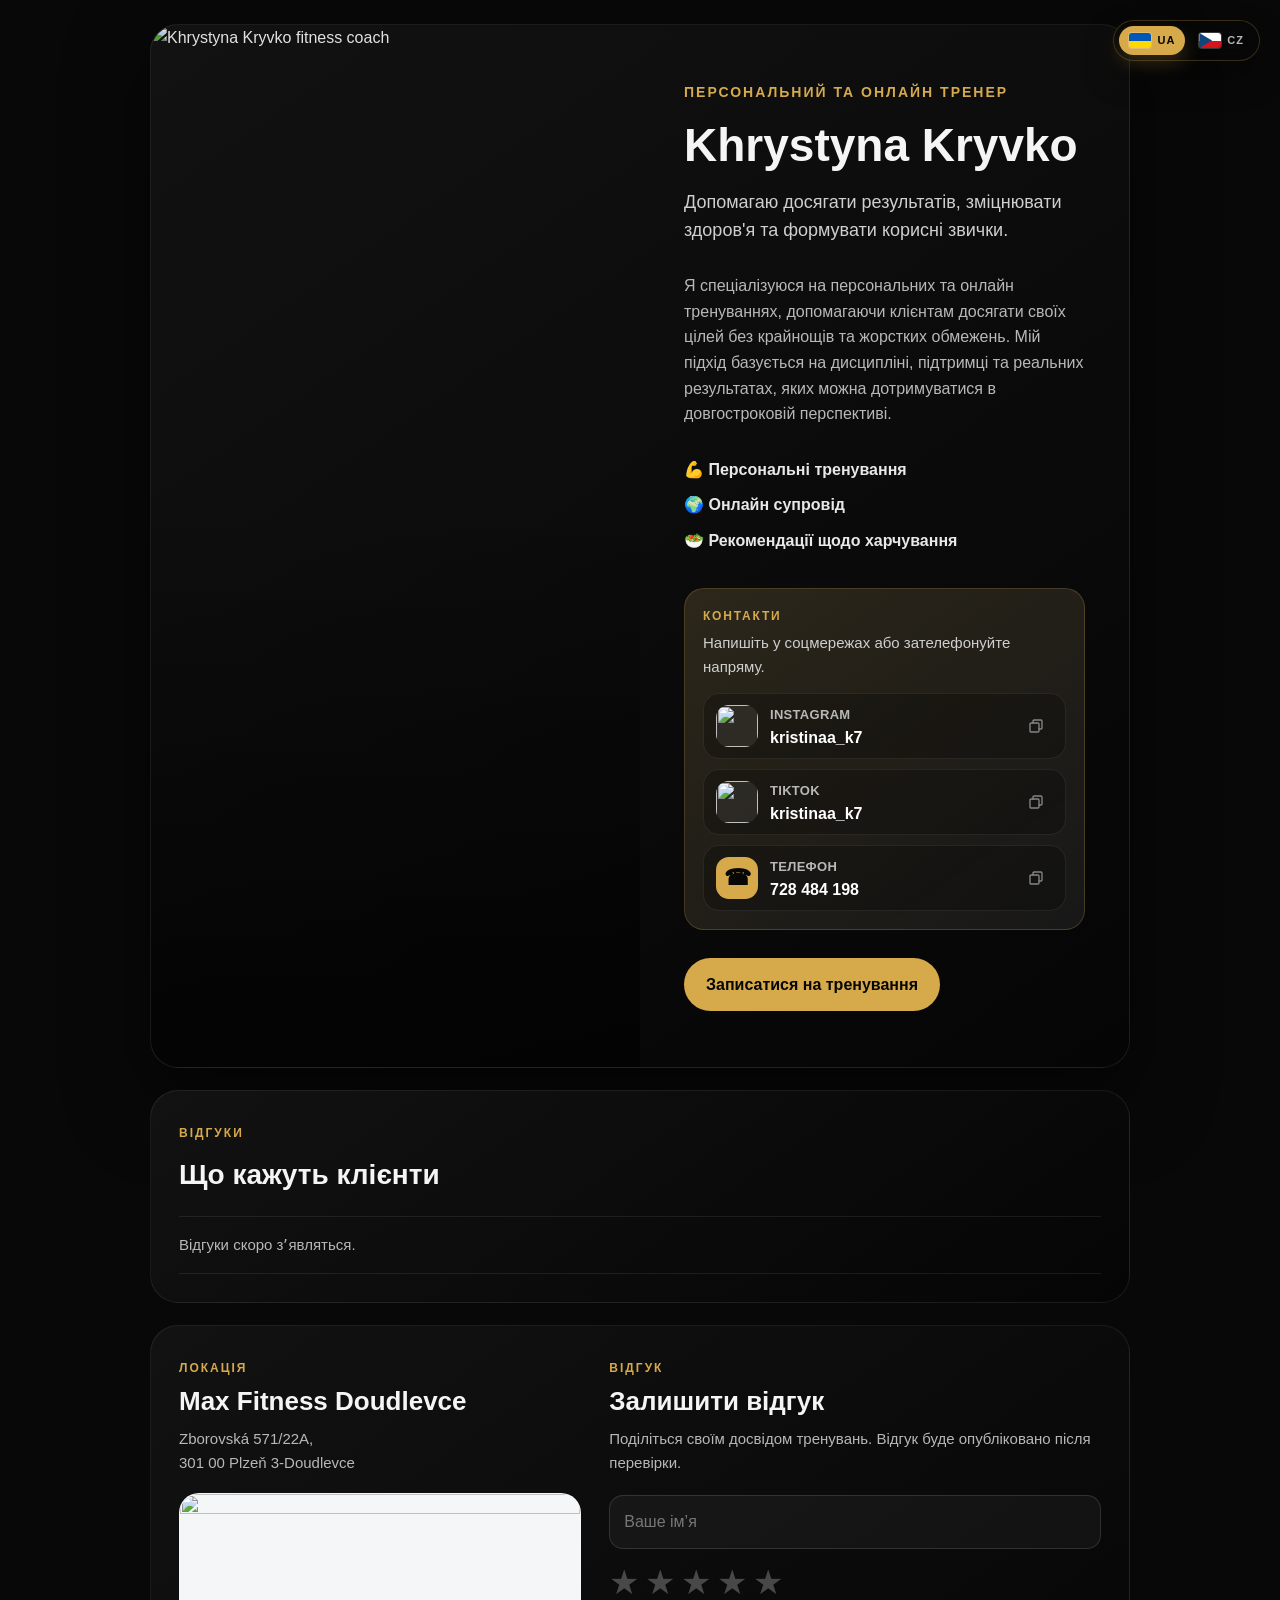
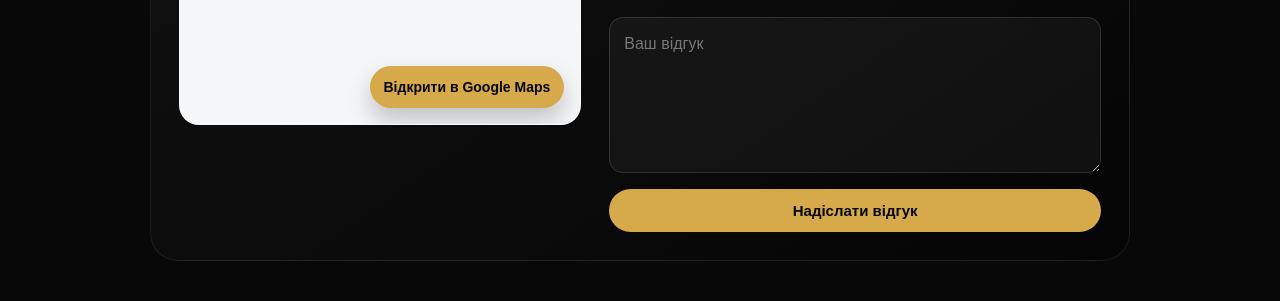
==== commit 637d23c5: "Add Firebase-backed reviews with an admin moderation flow. - Connect review submission to Firestore " ====
--- a/index.html
+++ b/index.html
@@ -1,5 +1,5 @@
 ﻿<!DOCTYPE html>
-<html lang="en">
+<html lang="uk">
 <head>
   <meta charset="UTF-8" />
   <meta name="viewport" content="width=device-width, initial-scale=1.0" />
@@ -132,7 +132,7 @@
     <h2>Що кажуть клієнти</h2>
   </div>
 
-  <div class="testimonials-list" data-reviews-language="uk" data-show-more-label="Показати більше відгуків" data-hide-label="Приховати відгуки"></div>
+  <div class="testimonials-list" data-reviews-language="uk" data-show-more-label="Показати більше відгуків" data-hide-label="Приховати відгуки" data-empty-label="Відгуки скоро зʼявляться."></div>
 </section>
 
     <section class="bottom-section">
@@ -189,7 +189,9 @@
 
   </main>
 
-  <script src="reviews-data.js"></script>
+  <script src="https://www.gstatic.com/firebasejs/11.2.0/firebase-app-compat.js"></script>
+  <script src="https://www.gstatic.com/firebasejs/11.2.0/firebase-firestore-compat.js"></script>
+  <script src="firebase.js"></script>
   <script src="script.js"></script>
 </body>
 </html>
--- a/style.css
+++ b/style.css
@@ -393,6 +393,10 @@
   border-bottom: 1px solid rgba(255, 255, 255, 0.08);
 }
 
+.testimonial-card > * {
+  min-width: 0;
+}
+
 .testimonial-card[hidden] {
   display: none;
 }
@@ -413,6 +417,14 @@
   color: #b8b8b8;
   font-size: 15px;
   line-height: 1.55;
+  overflow-wrap: anywhere;
+}
+
+.testimonials-empty {
+  padding: 16px 0;
+  color: #b8b8b8;
+  font-size: 15px;
+  border-bottom: 1px solid rgba(255, 255, 255, 0.08);
 }
 
 .testimonials-action,
@@ -597,6 +609,26 @@
   transform: translateY(-1px);
 }
 
+.review-form button:disabled {
+  cursor: wait;
+  opacity: 0.72;
+  transform: none;
+}
+
+.review-form-message {
+  margin-top: 2px;
+  color: #b8b8b8;
+  font-size: 14px;
+}
+
+.review-form-message[data-type="success"] {
+  color: #d6aa4b;
+}
+
+.review-form-message[data-type="error"] {
+  color: #ff8f8f;
+}
+
 .location-card {
   display: flex;
   flex-direction: column;
@@ -683,6 +715,12 @@
     font-size: 36px;
   }
 
+  .testimonial-card {
+    grid-template-columns: 1fr;
+    gap: 6px;
+    padding: 15px 0;
+  }
+
   .bottom-section {
     grid-template-columns: 1fr;
     gap: 28px;
@@ -866,3 +904,355 @@
 .rating span:hover {
   transform: scale(1.08);
 }
+
+/* Admin */
+
+.admin-page {
+  min-height: 100vh;
+  padding: 28px 16px 44px;
+  display: flex;
+  justify-content: center;
+  align-items: flex-start;
+}
+
+.admin-login-shell,
+.admin-shell {
+  width: 100%;
+  max-width: 980px;
+  padding: 28px;
+  border-radius: 28px;
+  background: linear-gradient(145deg, #121212, #050505);
+  border: 1px solid rgba(255, 255, 255, 0.08);
+  box-shadow: 0 30px 80px rgba(0, 0, 0, 0.45);
+}
+
+.admin-login-shell {
+  max-width: 440px;
+  margin-top: 8vh;
+}
+
+.admin-login-shell[hidden],
+.admin-shell[hidden] {
+  display: none;
+}
+
+.admin-login-shell h1 {
+  margin: 8px 0 10px;
+  font-size: 34px;
+}
+
+.admin-login-shell p {
+  color: #b8b8b8;
+}
+
+.admin-login-form {
+  margin-top: 24px;
+  display: grid;
+  gap: 14px;
+}
+
+.admin-login-form label {
+  display: grid;
+  gap: 8px;
+  color: #d6aa4b;
+  font-size: 13px;
+  font-weight: 800;
+  text-transform: uppercase;
+  letter-spacing: 1px;
+}
+
+.admin-login-form input {
+  width: 100%;
+  padding: 14px 15px;
+  border: 1px solid rgba(255, 255, 255, 0.12);
+  border-radius: 14px;
+  background: rgba(255, 255, 255, 0.06);
+  color: #f5f5f5;
+  font: inherit;
+  outline: none;
+}
+
+.admin-login-form input:focus {
+  border-color: rgba(214, 170, 75, 0.72);
+  box-shadow: 0 0 0 3px rgba(214, 170, 75, 0.13);
+}
+
+.admin-login-message {
+  min-height: 20px;
+  color: #b8b8b8;
+  font-size: 14px;
+}
+
+.admin-login-message[data-type="error"] {
+  color: #ff8f8f;
+}
+
+.admin-header,
+.admin-toolbar {
+  display: flex;
+  align-items: center;
+  justify-content: space-between;
+  gap: 16px;
+}
+
+.admin-header h1 {
+  margin: 8px 0 0;
+  font-size: 34px;
+}
+
+.admin-header-actions {
+  display: flex;
+  align-items: center;
+  gap: 10px;
+}
+
+.admin-back-link,
+.admin-refresh-btn,
+.admin-login-btn,
+.admin-action-btn {
+  border: 1px solid rgba(214, 170, 75, 0.28);
+  border-radius: 999px;
+  background: rgba(214, 170, 75, 0.12);
+  color: #d6aa4b;
+  cursor: pointer;
+  font: inherit;
+  font-weight: 800;
+  text-decoration: none;
+  transition: 0.25s ease;
+}
+
+.admin-back-link,
+.admin-refresh-btn,
+.admin-login-btn {
+  padding: 11px 16px;
+}
+
+.admin-back-link:hover,
+.admin-refresh-btn:hover,
+.admin-login-btn:hover,
+.admin-action-btn:hover {
+  background: #d6aa4b;
+  color: #070707;
+}
+
+.admin-refresh-btn:disabled,
+.admin-login-btn:disabled {
+  cursor: wait;
+  opacity: 0.7;
+}
+
+.admin-action-btn:disabled {
+  cursor: wait;
+  opacity: 0.58;
+}
+
+.admin-toolbar {
+  margin-top: 22px;
+  padding-top: 18px;
+  border-top: 1px solid rgba(255, 255, 255, 0.08);
+}
+
+.admin-toolbar p,
+.admin-empty {
+  color: #b8b8b8;
+}
+
+.admin-tabs {
+  margin-top: 18px;
+  display: inline-flex;
+  gap: 5px;
+  padding: 5px;
+  border: 1px solid rgba(214, 170, 75, 0.2);
+  border-radius: 999px;
+  background: rgba(255, 255, 255, 0.035);
+}
+
+.admin-tab {
+  min-width: 132px;
+  padding: 10px 14px;
+  border: 0;
+  border-radius: 999px;
+  background: transparent;
+  color: #b8b8b8;
+  cursor: pointer;
+  font: inherit;
+  font-weight: 800;
+  display: inline-flex;
+  align-items: center;
+  justify-content: center;
+  gap: 8px;
+  transition: 0.25s ease;
+}
+
+.admin-tab:hover {
+  color: #f5f5f5;
+  background: rgba(255, 255, 255, 0.07);
+}
+
+.admin-tab.active {
+  background: #d6aa4b;
+  color: #070707;
+}
+
+.admin-tab-badge {
+  min-width: 22px;
+  height: 22px;
+  padding: 0 7px;
+  border-radius: 999px;
+  background: rgba(8, 8, 8, 0.24);
+  color: inherit;
+  font-size: 12px;
+  line-height: 22px;
+}
+
+.admin-review-groups {
+  margin-top: 18px;
+  display: grid;
+  gap: 24px;
+}
+
+.admin-review-group {
+  padding-top: 18px;
+  border-top: 1px solid rgba(255, 255, 255, 0.08);
+}
+
+.admin-review-group[hidden] {
+  display: none;
+}
+
+.admin-group-header {
+  display: flex;
+  align-items: center;
+  justify-content: space-between;
+  gap: 16px;
+  margin-bottom: 14px;
+}
+
+.admin-group-label {
+  color: #d6aa4b;
+  font-size: 11px;
+  font-weight: 800;
+  letter-spacing: 1.4px;
+  text-transform: uppercase;
+}
+
+.admin-group-header h2 {
+  margin-top: 4px;
+  font-size: 24px;
+}
+
+.admin-count {
+  min-width: 38px;
+  height: 38px;
+  display: inline-flex;
+  align-items: center;
+  justify-content: center;
+  border-radius: 999px;
+  background: rgba(214, 170, 75, 0.12);
+  color: #d6aa4b;
+  font-weight: 900;
+}
+
+.admin-reviews-list {
+  display: grid;
+  gap: 14px;
+}
+
+.admin-review-card {
+  padding: 18px;
+  border-radius: 18px;
+  background: rgba(255, 255, 255, 0.045);
+  border: 1px solid rgba(255, 255, 255, 0.08);
+}
+
+.admin-review-card[data-status="pending"] {
+  border-color: rgba(214, 170, 75, 0.5);
+  background: rgba(214, 170, 75, 0.08);
+}
+
+.admin-review-meta {
+  display: flex;
+  align-items: center;
+  justify-content: space-between;
+  gap: 12px;
+  margin-bottom: 10px;
+}
+
+.admin-status {
+  padding: 5px 10px;
+  border-radius: 999px;
+  background: rgba(255, 255, 255, 0.08);
+  color: #d6aa4b;
+  font-size: 12px;
+  font-weight: 800;
+  text-transform: uppercase;
+}
+
+.admin-review-date {
+  color: #777;
+  font-size: 13px;
+}
+
+.admin-review-card h2 {
+  margin: 8px 0;
+  font-size: 20px;
+}
+
+.admin-review-card p {
+  color: #cfcfcf;
+}
+
+.admin-review-actions {
+  margin-top: 16px;
+  display: flex;
+  flex-wrap: wrap;
+  gap: 10px;
+}
+
+.admin-action-btn {
+  padding: 9px 13px;
+  font-size: 14px;
+}
+
+.admin-action-btn.delete {
+  border-color: rgba(255, 143, 143, 0.3);
+  color: #ff8f8f;
+  background: rgba(255, 143, 143, 0.08);
+}
+
+.admin-action-btn.delete:hover {
+  background: #ff8f8f;
+  color: #070707;
+}
+
+@media (max-width: 620px) {
+  .admin-shell {
+    padding: 22px 18px;
+    border-radius: 22px;
+  }
+
+  .admin-header,
+  .admin-toolbar,
+  .admin-header-actions {
+    align-items: flex-start;
+    flex-direction: column;
+  }
+
+  .admin-header h1 {
+    font-size: 28px;
+  }
+
+  .admin-back-link,
+  .admin-refresh-btn,
+  .admin-login-btn,
+  .admin-header-actions,
+  .admin-tabs {
+    width: 100%;
+  }
+
+  .admin-tab {
+    min-width: 0;
+    flex: 1;
+    text-align: center;
+  }
+}
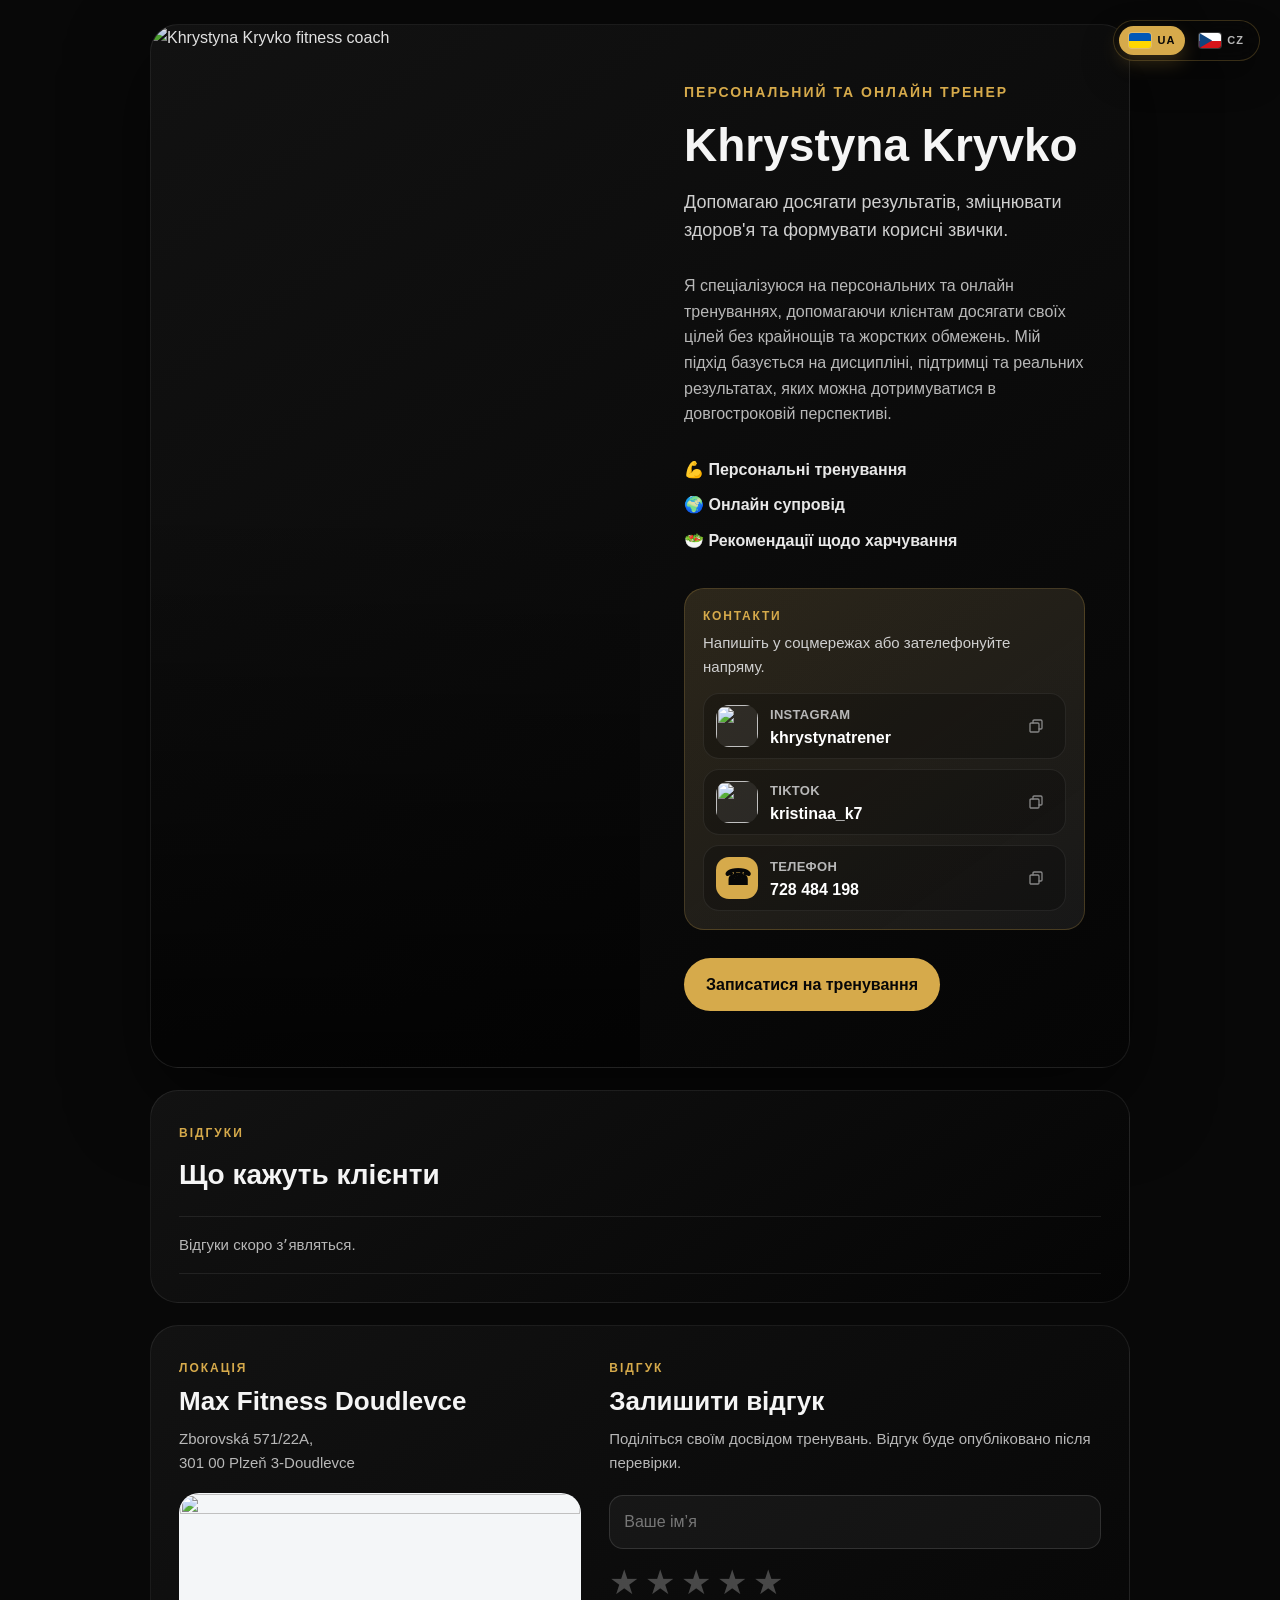
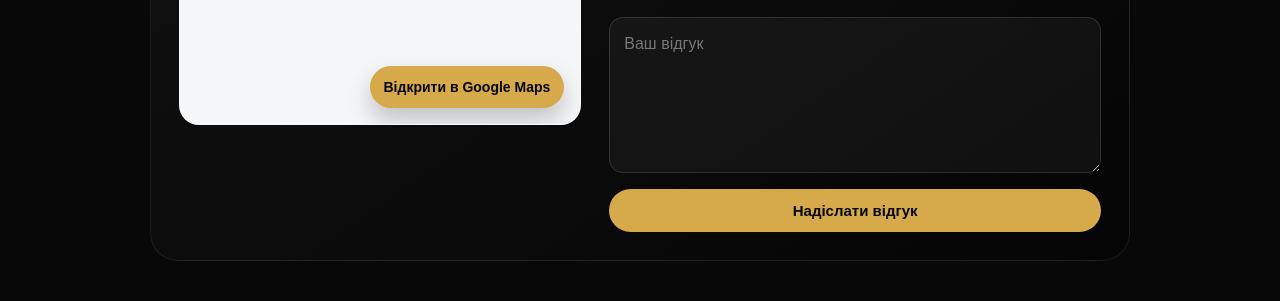
==== commit 3e120262: "Add basic client-side protections for review submissions. - Limit review submissions to two successf" ====
--- a/index.html
+++ b/index.html
@@ -4,7 +4,7 @@
   <meta charset="UTF-8" />
   <meta name="viewport" content="width=device-width, initial-scale=1.0" />
   <title>Khrystyna Kryvko | Fitness Coach</title>
-  <link rel="stylesheet" href="style.css" />
+  <link rel="stylesheet" href="assets/css/site.css" />
 </head>
 
 <body>
@@ -23,7 +23,7 @@
   <main class="page">
     <section class="card">
       <div class="image-box">
-        <img src="media/photo.png" alt="Khrystyna Kryvko fitness coach" />
+        <img src="assets/media/photo.png" alt="Khrystyna Kryvko fitness coach" />
       </div>
 
       <div class="content">
@@ -57,16 +57,16 @@
 
           <div class="contact-links">
             <div class="contact-item">
-              <a class="contact-link" href="https://www.instagram.com/kristinaa_k7/" target="_blank" rel="noopener noreferrer">
+              <a class="contact-link" href="https://www.instagram.com/khrystynatrener/" target="_blank" rel="noopener noreferrer">
                 <span class="contact-icon">
-                  <img src="media/logo_inst.png" alt="" />
+                  <img src="assets/media/logo_inst.png" alt="" />
                 </span>
                 <span class="contact-copy">
                   <span>Instagram</span>
-                  <strong>kristinaa_k7</strong>
+                  <strong>khrystynatrener</strong>
                 </span>
               </a>
-              <button class="copy-btn" type="button" data-copy="kristinaa_k7" data-done="Скопійовано" aria-label="Скопіювати Instagram" title="Скопіювати">
+              <button class="copy-btn" type="button" data-copy="khrystynatrener" data-done="Скопійовано" aria-label="Скопіювати Instagram" title="Скопіювати">
                 <svg class="copy-icon" viewBox="0 0 24 24" aria-hidden="true">
                   <path d="M8 8V5.5A1.5 1.5 0 0 1 9.5 4h9A1.5 1.5 0 0 1 20 5.5v9A1.5 1.5 0 0 1 18.5 16H16" />
                   <path d="M5.5 8h9A1.5 1.5 0 0 1 16 9.5v9a1.5 1.5 0 0 1-1.5 1.5h-9A1.5 1.5 0 0 1 4 18.5v-9A1.5 1.5 0 0 1 5.5 8Z" />
@@ -76,7 +76,7 @@
             <div class="contact-item">
               <a class="contact-link" href="https://www.tiktok.com/@kristinaa_k7" target="_blank" rel="noopener noreferrer">
                 <span class="contact-icon">
-                  <img src="media/logo_tictok.png" alt="" />
+                  <img src="assets/media/logo_tictok.png" alt="" />
                 </span>
                 <span class="contact-copy">
                   <span>TikTok</span>
@@ -110,7 +110,7 @@
 
           <div class="buttons">
   <a class="btn btn-primary"
-   href="https://ig.me/m/kristinaa_k7"
+   href="https://ig.me/m/khrystynatrener"
    target="_self">
    Записатися на тренування
 </a>
@@ -152,7 +152,7 @@
          target="_blank"
          rel="noopener noreferrer"
          aria-label="Відкрити локацію в Google Maps">
-        <img class="map-preview-img" src="media/map-preview.svg" alt="" />
+        <img class="map-preview-img" src="assets/media/map-preview.svg" alt="" />
         <span class="map-open-badge">Відкрити в Google Maps</span>
       </a>
     </div>
@@ -167,10 +167,10 @@
       </p>
     </div>
 
-    <form class="review-form">
-      <input type="text" placeholder="Ваше ім’я" required />
-
-<div class="rating">
+    <form class="review-form">
+      <input type="text" placeholder="Ваше ім’я" maxlength="80" required />
+
+<div class="rating" tabindex="0" role="radiogroup" aria-label="Оцінка">
   <span data-value="1">★</span>
   <span data-value="2">★</span>
   <span data-value="3">★</span>
@@ -180,9 +180,14 @@
 
 <input type="hidden" id="ratingValue" value="0">
 
-      <textarea placeholder="Ваш відгук" rows="5" required></textarea>
-
-      <button type="submit">Надіслати відгук</button>
+      <textarea placeholder="Ваш відгук" rows="5" maxlength="800" required></textarea>
+
+      <label class="review-honeypot" aria-hidden="true">
+        Website
+        <input type="text" name="website" tabindex="-1" autocomplete="off" />
+      </label>
+
+      <button type="submit">Надіслати відгук</button>
     </form>
   </div>
 </section>
@@ -191,8 +196,8 @@
 
   <script src="https://www.gstatic.com/firebasejs/11.2.0/firebase-app-compat.js"></script>
   <script src="https://www.gstatic.com/firebasejs/11.2.0/firebase-firestore-compat.js"></script>
-  <script src="firebase.js"></script>
-  <script src="script.js"></script>
+  <script src="assets/js/firebase.js"></script>
+  <script src="assets/js/site.js"></script>
 </body>
 </html>
 
--- a/assets/css/site.css
+++ b/assets/css/site.css
@@ -0,0 +1,920 @@
+﻿* {
+  margin: 0;
+  padding: 0;
+  box-sizing: border-box;
+}
+
+body {
+  font-family: Arial, sans-serif;
+  background: #080808;
+  color: #f5f5f5;
+  line-height: 1.6;
+  scroll-padding-bottom: 160px;
+}
+
+.language-switcher {
+  position: absolute;
+  top: 20px;
+  right: 20px;
+  display: flex;
+  gap: 4px;
+  padding: 5px;
+  border: 1px solid rgba(214, 170, 75, 0.24);
+  border-radius: 999px;
+  background: rgba(8, 8, 8, 0.72);
+  box-shadow: 0 16px 34px rgba(0, 0, 0, 0.32);
+  backdrop-filter: blur(12px);
+  z-index: 100;
+}
+
+.language-switcher a {
+  min-width: 62px;
+  padding: 7px 10px;
+  border-radius: 999px;
+  color: #b8b8b8;
+  text-decoration: none;
+  font-weight: 700;
+  line-height: 1;
+  text-align: center;
+  display: inline-flex;
+  align-items: center;
+  justify-content: center;
+  gap: 6px;
+  transition: 0.25s ease;
+}
+
+.lang-flag {
+  position: relative;
+  width: 22px;
+  height: 15px;
+  flex: 0 0 22px;
+  overflow: hidden;
+  border-radius: 3px;
+  box-shadow: 0 0 0 1px rgba(255, 255, 255, 0.2);
+}
+
+.flag-ua {
+  background: linear-gradient(to bottom, #0057b7 0 50%, #ffd700 50% 100%);
+}
+
+.flag-cz {
+  background: linear-gradient(to bottom, #fff 0 50%, #d7141a 50% 100%);
+}
+
+.flag-cz::before {
+  content: "";
+  position: absolute;
+  inset: 0 auto 0 0;
+  width: 58%;
+  background: #11457e;
+  clip-path: polygon(0 0, 100% 50%, 0 100%);
+}
+
+.lang-code {
+  font-size: 11px;
+  letter-spacing: 1px;
+}
+
+.language-switcher a:hover {
+  color: #f5f5f5;
+  background: rgba(255, 255, 255, 0.07);
+}
+
+.language-switcher .active {
+  background: #d6aa4b;
+  color: #070707;
+  box-shadow: 0 8px 18px rgba(214, 170, 75, 0.22);
+}
+
+.language-switcher a:focus-visible {
+  outline: 2px solid #f0c86a;
+  outline-offset: 3px;
+}
+
+.page {
+  padding: 24px 16px 40px;
+  display: flex;
+  flex-direction: column;
+  align-items: center;
+  gap: 22px;
+}
+
+.card {
+  width: 100%;
+  max-width: 980px;
+  background: linear-gradient(145deg, #121212, #050505);
+  border: 1px solid rgba(255, 255, 255, 0.08);
+  border-radius: 28px;
+  overflow: hidden;
+  box-shadow: 0 30px 80px rgba(0, 0, 0, 0.55);
+  display: grid;
+  grid-template-columns: 1fr 1fr;
+}
+
+.image-box {
+  position: relative;
+  min-height: 560px;
+  overflow: hidden;
+}
+
+.image-box img {
+  width: 100%;
+  height: 100%;
+  object-fit: cover;
+  display: block;
+  filter: brightness(0.9) contrast(1.05);
+}
+
+.image-box::after {
+  content: "";
+  position: absolute;
+  inset: 0;
+  background: linear-gradient(
+    to top,
+    rgba(0, 0, 0, 0.65),
+    transparent 55%
+  );
+}
+
+.content {
+  padding: 56px 44px;
+  display: flex;
+  flex-direction: column;
+}
+
+.tag {
+  color: #d6aa4b;
+  font-size: 14px;
+  text-transform: uppercase;
+  letter-spacing: 2px;
+  margin-bottom: 18px;
+  font-weight: 700;
+}
+
+h1 {
+  font-size: 46px;
+  line-height: 1.05;
+  margin-bottom: 18px;
+}
+
+.subtitle {
+  font-size: 18px;
+  color: #cfcfcf;
+  margin-bottom: 28px;
+}
+
+.about {
+  color: #b8b8b8;
+  margin-bottom: 30px;
+  font-size: 16px;
+}
+
+.features {
+  display: grid;
+  gap: 10px;
+  margin-bottom: 34px;
+}
+
+.feature {
+  padding: 0;
+  color: #e8e8e8;
+  font-weight: 600;
+}
+
+.contact-panel {
+  margin-bottom: 28px;
+  padding: 18px;
+  border: 1px solid rgba(214, 170, 75, 0.22);
+  border-radius: 20px;
+  background:
+    linear-gradient(145deg, rgba(214, 170, 75, 0.13), rgba(255, 255, 255, 0.035)),
+    rgba(255, 255, 255, 0.035);
+}
+
+.contact-heading {
+  margin-bottom: 14px;
+}
+
+.contact-kicker {
+  display: block;
+  margin-bottom: 5px;
+  color: #d6aa4b;
+  font-size: 12px;
+  font-weight: 800;
+  letter-spacing: 1.8px;
+  text-transform: uppercase;
+}
+
+.contact-heading p {
+  color: #cfcfcf;
+  font-size: 15px;
+}
+
+.contact-links {
+  display: grid;
+  gap: 10px;
+}
+
+.contact-item {
+  display: flex;
+  align-items: center;
+  gap: 12px;
+  min-height: 66px;
+  padding: 11px 12px;
+  border: 1px solid rgba(255, 255, 255, 0.075);
+  border-radius: 16px;
+  background: rgba(0, 0, 0, 0.24);
+  transition: 0.25s ease;
+}
+
+.contact-link {
+  min-width: 0;
+  flex: 1;
+  display: flex;
+  align-items: center;
+  gap: 12px;
+  color: #f5f5f5;
+  text-decoration: none;
+  transition: 0.25s ease;
+}
+
+.contact-icon {
+  width: 42px;
+  height: 42px;
+  flex: 0 0 42px;
+  display: inline-flex;
+  align-items: center;
+  justify-content: center;
+  overflow: hidden;
+  border-radius: 13px;
+  background: rgba(255, 255, 255, 0.08);
+}
+
+.contact-icon img {
+  width: 100%;
+  height: 100%;
+  object-fit: cover;
+  display: block;
+}
+
+.contact-phone-icon {
+  color: #070707;
+  background: #d6aa4b;
+  font-size: 22px;
+  font-weight: 800;
+}
+
+.contact-copy {
+  display: grid;
+  gap: 2px;
+}
+
+.contact-copy span {
+  color: #b8b8b8;
+  font-size: 13px;
+  font-weight: 700;
+  letter-spacing: 0.3px;
+  text-transform: uppercase;
+}
+
+.contact-copy strong {
+  color: #fff;
+  font-size: 16px;
+  line-height: 1.2;
+}
+
+.contact-item:hover {
+  border-color: rgba(214, 170, 75, 0.45);
+  background: rgba(214, 170, 75, 0.16);
+  transform: translateY(-1px);
+}
+
+.copy-btn {
+  flex: 0 0 auto;
+  width: 34px;
+  height: 34px;
+  display: inline-flex;
+  align-items: center;
+  justify-content: center;
+  padding: 0;
+  border: 0;
+  border-radius: 50%;
+  background: transparent;
+  color: #858585;
+  cursor: pointer;
+  transition: 0.25s ease;
+}
+
+.copy-icon {
+  width: 18px;
+  height: 18px;
+  fill: none;
+  stroke: currentColor;
+  stroke-width: 1.8;
+  stroke-linecap: round;
+  stroke-linejoin: round;
+}
+
+.copy-btn:hover,
+.copy-btn.copied {
+  background: rgba(214, 170, 75, 0.12);
+  color: #d6aa4b;
+}
+
+.buttons {
+  display: flex;
+  gap: 14px;
+  flex-wrap: wrap;
+}
+
+.btn {
+  text-decoration: none;
+  padding: 14px 22px;
+  border-radius: 999px;
+  font-weight: 700;
+  transition: 0.25s ease;
+}
+
+.btn-primary {
+  background: #d6aa4b;
+  color: #070707;
+}
+
+.btn-primary:hover {
+  background: #f0c86a;
+}
+
+.btn-secondary {
+  color: #f5f5f5;
+  border: 1px solid rgba(255, 255, 255, 0.2);
+}
+
+.btn-secondary:hover {
+  border-color: #d6aa4b;
+  color: #d6aa4b;
+}
+
+/* testimonials */
+
+.testimonials-section {
+  width: 100%;
+  max-width: 980px;
+  padding: 28px;
+  border-radius: 28px;
+  background: linear-gradient(145deg, #121212, #050505);
+  border: 1px solid rgba(255, 255, 255, 0.08);
+}
+
+.section-label {
+  color: #d6aa4b;
+  font-size: 12px;
+  text-transform: uppercase;
+  letter-spacing: 2px;
+  font-weight: 700;
+}
+
+.section-header h2 {
+  margin-top: 8px;
+  font-size: 28px;
+}
+
+.testimonials-list {
+  margin-top: 18px;
+  display: grid;
+  gap: 0;
+  border-top: 1px solid rgba(255, 255, 255, 0.08);
+}
+
+.testimonial-card {
+  display: grid;
+  grid-template-columns: 120px minmax(120px, 160px) 1fr;
+  gap: 18px;
+  align-items: start;
+  padding: 16px 0;
+  border-bottom: 1px solid rgba(255, 255, 255, 0.08);
+}
+
+.testimonial-card > * {
+  min-width: 0;
+}
+
+.testimonial-card[hidden] {
+  display: none;
+}
+
+.testimonial-stars {
+  color: #d6aa4b;
+  font-size: 15px;
+  letter-spacing: 1px;
+  line-height: 1.3;
+}
+
+.testimonial-card h3 {
+  font-size: 16px;
+  line-height: 1.3;
+}
+
+.testimonial-card p {
+  color: #b8b8b8;
+  font-size: 15px;
+  line-height: 1.55;
+  overflow-wrap: anywhere;
+}
+
+.testimonials-empty {
+  padding: 16px 0;
+  color: #b8b8b8;
+  font-size: 15px;
+  border-bottom: 1px solid rgba(255, 255, 255, 0.08);
+}
+
+.testimonials-action,
+.testimonials-pagination {
+  margin-top: 18px;
+  display: inline-flex;
+  align-items: center;
+  justify-content: center;
+}
+
+.testimonials-action {
+  width: 100%;
+}
+
+.show-more-reviews,
+.pagination-btn {
+  border: 1px solid rgba(214, 170, 75, 0.28);
+  border-radius: 999px;
+  background: rgba(214, 170, 75, 0.12);
+  color: #d6aa4b;
+  cursor: pointer;
+  font: inherit;
+  font-weight: 800;
+  transition: 0.25s ease;
+}
+
+.show-more-reviews {
+  padding: 12px 18px;
+  font-size: 14px;
+}
+
+.show-more-reviews:hover,
+.pagination-btn:hover,
+.pagination-btn.active {
+  background: #d6aa4b;
+  color: #070707;
+}
+
+.testimonials-pagination {
+  width: 100%;
+  gap: 8px;
+  flex-wrap: wrap;
+}
+
+.pagination-btn {
+  min-width: 38px;
+  height: 38px;
+  padding: 0 12px;
+  font-size: 14px;
+}
+
+@media (max-width: 480px) {
+  .testimonials-section {
+    padding: 22px 18px;
+    border-radius: 22px;
+  }
+
+  .section-header h2 {
+    font-size: 24px;
+  }
+
+  .testimonial-card {
+    grid-template-columns: 1fr;
+    gap: 6px;
+    padding: 15px 0;
+  }
+
+  .show-more-reviews {
+    width: 100%;
+  }
+}
+
+/* Bottom section */
+
+.bottom-section {
+  width: 100%;
+  max-width: 980px;
+  padding: 28px;
+  border-radius: 28px;
+  background: linear-gradient(145deg, #121212, #050505);
+  border: 1px solid rgba(255, 255, 255, 0.08);
+  display: grid;
+  grid-template-columns: 0.9fr 1.1fr;
+  gap: 28px;
+}
+
+.review-card,
+.location-card {
+  padding: 0;
+  border: none;
+  background: transparent;
+  box-shadow: none;
+  border-radius: 0;
+}
+
+.review-label,
+.location-label {
+  color: #d6aa4b;
+  font-size: 12px;
+  text-transform: uppercase;
+  letter-spacing: 2px;
+  font-weight: 700;
+}
+
+.review-header h2,
+.location-info h2 {
+  margin-top: 8px;
+  font-size: 26px;
+  line-height: 1.15;
+}
+
+.review-header p,
+.location-info p {
+  margin-top: 10px;
+  color: #b8b8b8;
+  font-size: 15px;
+}
+
+.review-form {
+  margin-top: 20px;
+  display: grid;
+  gap: 12px;
+}
+
+.review-honeypot {
+  position: absolute;
+  left: -9999px;
+  width: 1px;
+  height: 1px;
+  overflow: hidden;
+  opacity: 0;
+  pointer-events: none;
+}
+
+.review-form input,
+.review-form select,
+.review-form textarea {
+  width: 100%;
+  padding: 13px 14px;
+  border-radius: 14px;
+  border: 1px solid rgba(255, 255, 255, 0.12);
+  background: rgba(255, 255, 255, 0.045);
+  color: #f5f5f5;
+  font: inherit;
+  outline: none;
+  transition: 0.25s ease;
+  scroll-margin-top: 24px;
+  scroll-margin-bottom: 180px;
+}
+
+.review-form textarea {
+  min-height: 96px;
+  resize: vertical;
+}
+
+.review-form input::placeholder,
+.review-form textarea::placeholder {
+  color: #777;
+}
+
+.review-form input:focus,
+.review-form select:focus,
+.review-form textarea:focus {
+  border-color: rgba(214, 170, 75, 0.75);
+  box-shadow: 0 0 0 4px rgba(214, 170, 75, 0.12);
+}
+
+.review-form select {
+  cursor: pointer;
+}
+
+.review-form option {
+  background: #111;
+  color: #f5f5f5;
+}
+
+.review-form button {
+  display: inline-block;
+  text-decoration: none;
+  margin-top: 4px;
+  padding: 13px 18px;
+  border: none;
+  border-radius: 999px;
+  background: #d6aa4b;
+  color: #070707;
+  font-weight: 800;
+  font-size: 15px;
+  cursor: pointer;
+  transition: 0.25s ease;
+}
+
+.review-form button:hover {
+  background: #f0c86a;
+  transform: translateY(-1px);
+}
+
+.review-form button:disabled {
+  cursor: wait;
+  opacity: 0.72;
+  transform: none;
+}
+
+.review-form-message {
+  margin-top: 2px;
+  color: #b8b8b8;
+  font-size: 14px;
+}
+
+.review-form-message[data-type="success"] {
+  color: #d6aa4b;
+}
+
+.review-form-message[data-type="error"] {
+  color: #ff8f8f;
+}
+
+.location-card {
+  display: flex;
+  flex-direction: column;
+  gap: 18px;
+}
+
+.location-info p {
+  margin-bottom: 0;
+}
+
+.location-map {
+  position: relative;
+  min-height: 230px;
+  overflow: hidden;
+  border-radius: 20px;
+  background: #f4f6f8;
+  border: 1px solid rgba(255, 255, 255, 0.08);
+}
+
+.location-map-link {
+  position: relative;
+  min-height: 230px;
+  display: block;
+  color: #070707;
+  text-decoration: none;
+}
+
+.map-preview-img {
+  width: 100%;
+  height: 100%;
+  min-height: 230px;
+  display: block;
+  object-fit: cover;
+  transition: 0.25s ease;
+}
+
+.location-map-link:hover .map-preview-img {
+  filter: brightness(0.97);
+}
+
+.map-open-badge {
+  position: absolute;
+  right: 16px;
+  bottom: 16px;
+  z-index: 3;
+  padding: 10px 14px;
+  border-radius: 999px;
+  background: #d6aa4b;
+  color: #070707;
+  font-size: 14px;
+  font-weight: 800;
+  box-shadow: 0 12px 24px rgba(0, 0, 0, 0.22);
+  transition: 0.25s ease;
+}
+
+.location-map-link:hover .map-open-badge {
+  background: #f0c86a;
+  transform: translateY(-1px);
+}
+
+/* Tablet */
+
+@media (max-width: 820px) {
+  .page {
+    padding: 20px 14px 32px;
+    gap: 16px;
+  }
+
+  .card {
+    grid-template-columns: 1fr;
+    border-radius: 24px;
+    box-shadow: 0 18px 45px rgba(0, 0, 0, 0.35);
+  }
+
+  .image-box {
+    min-height: 420px;
+  }
+
+  .content {
+    padding: 34px 24px;
+  }
+
+  h1 {
+    font-size: 36px;
+  }
+
+  .testimonial-card {
+    grid-template-columns: 1fr;
+    gap: 6px;
+    padding: 15px 0;
+  }
+
+  .bottom-section {
+    grid-template-columns: 1fr;
+    gap: 28px;
+    padding: 24px 20px;
+    border-radius: 24px;
+  }
+
+  .review-card {
+  padding-top: 26px;
+  border-top: 1px solid rgba(255, 255, 255, 0.08);
+}
+
+  .review-header h2,
+  .location-info h2 {
+    font-size: 22px;
+  }
+
+  .review-header p,
+  .location-info p {
+    font-size: 14px;
+  }
+
+  .location-map,
+  .location-map-link,
+  .map-preview-img {
+    min-height: 190px;
+  }
+}
+
+/* Phone */
+
+@media (max-width: 480px) {
+  .language-switcher {
+    top: 14px;
+    right: 14px;
+    padding: 4px;
+  }
+
+  .language-switcher a {
+    min-width: 52px;
+    padding: 7px 8px;
+    gap: 5px;
+  }
+
+  .lang-flag {
+    width: 20px;
+    height: 14px;
+    flex-basis: 20px;
+  }
+
+  .lang-code {
+    font-size: 10px;
+  }
+
+  .page {
+    padding: 14px 12px 28px;
+    gap: 14px;
+  }
+
+  .card {
+    border-radius: 22px;
+  }
+
+  .image-box {
+    min-height: 350px;
+  }
+
+  .content {
+    padding: 28px 20px;
+  }
+
+  .tag {
+    font-size: 12px;
+    letter-spacing: 1.6px;
+  }
+
+  h1 {
+    font-size: 32px;
+  }
+
+  .subtitle {
+    font-size: 16px;
+    margin-bottom: 22px;
+  }
+
+  .about {
+    font-size: 15px;
+    margin-bottom: 24px;
+  }
+
+  .features {
+    gap: 10px;
+    margin-bottom: 26px;
+  }
+
+  .feature {
+    font-size: 15px;
+  }
+
+  .contact-panel {
+    padding: 14px;
+    margin-bottom: 24px;
+  }
+
+  .contact-item {
+    min-height: 62px;
+    padding: 10px 11px;
+    gap: 9px;
+  }
+
+  .contact-icon {
+    width: 38px;
+    height: 38px;
+    flex-basis: 38px;
+    border-radius: 12px;
+  }
+
+  .copy-btn {
+    width: 32px;
+    height: 32px;
+  }
+
+  .buttons {
+    flex-direction: column;
+    gap: 10px;
+  }
+
+  .btn {
+    text-align: center;
+  }
+
+  .bottom-section {
+    padding: 22px 18px;
+    border-radius: 22px;
+    gap: 24px;
+  }
+
+  .review-card {
+  padding-top: 24px;
+}
+
+  .review-form button {
+    width: 100%;
+    text-align: center;
+  }
+
+  .location-map,
+  .location-map-link,
+  .map-preview-img {
+    min-height: 170px;
+  }
+
+  .map-open-badge {
+    right: 12px;
+    bottom: 12px;
+    padding: 9px 12px;
+    font-size: 13px;
+  }
+
+}
+
+.rating {
+  display: flex;
+  gap: 6px;
+  font-size: 34px;
+  line-height: 1;
+  margin: 4px 0 6px;
+}
+
+.rating span {
+  color: rgba(255, 255, 255, 0.25);
+  cursor: pointer;
+  transition: 0.2s ease;
+  user-select: none;
+}
+
+.rating span.active {
+  color: #d6aa4b;
+}
+
+.rating span:hover {
+  transform: scale(1.08);
+}
+
